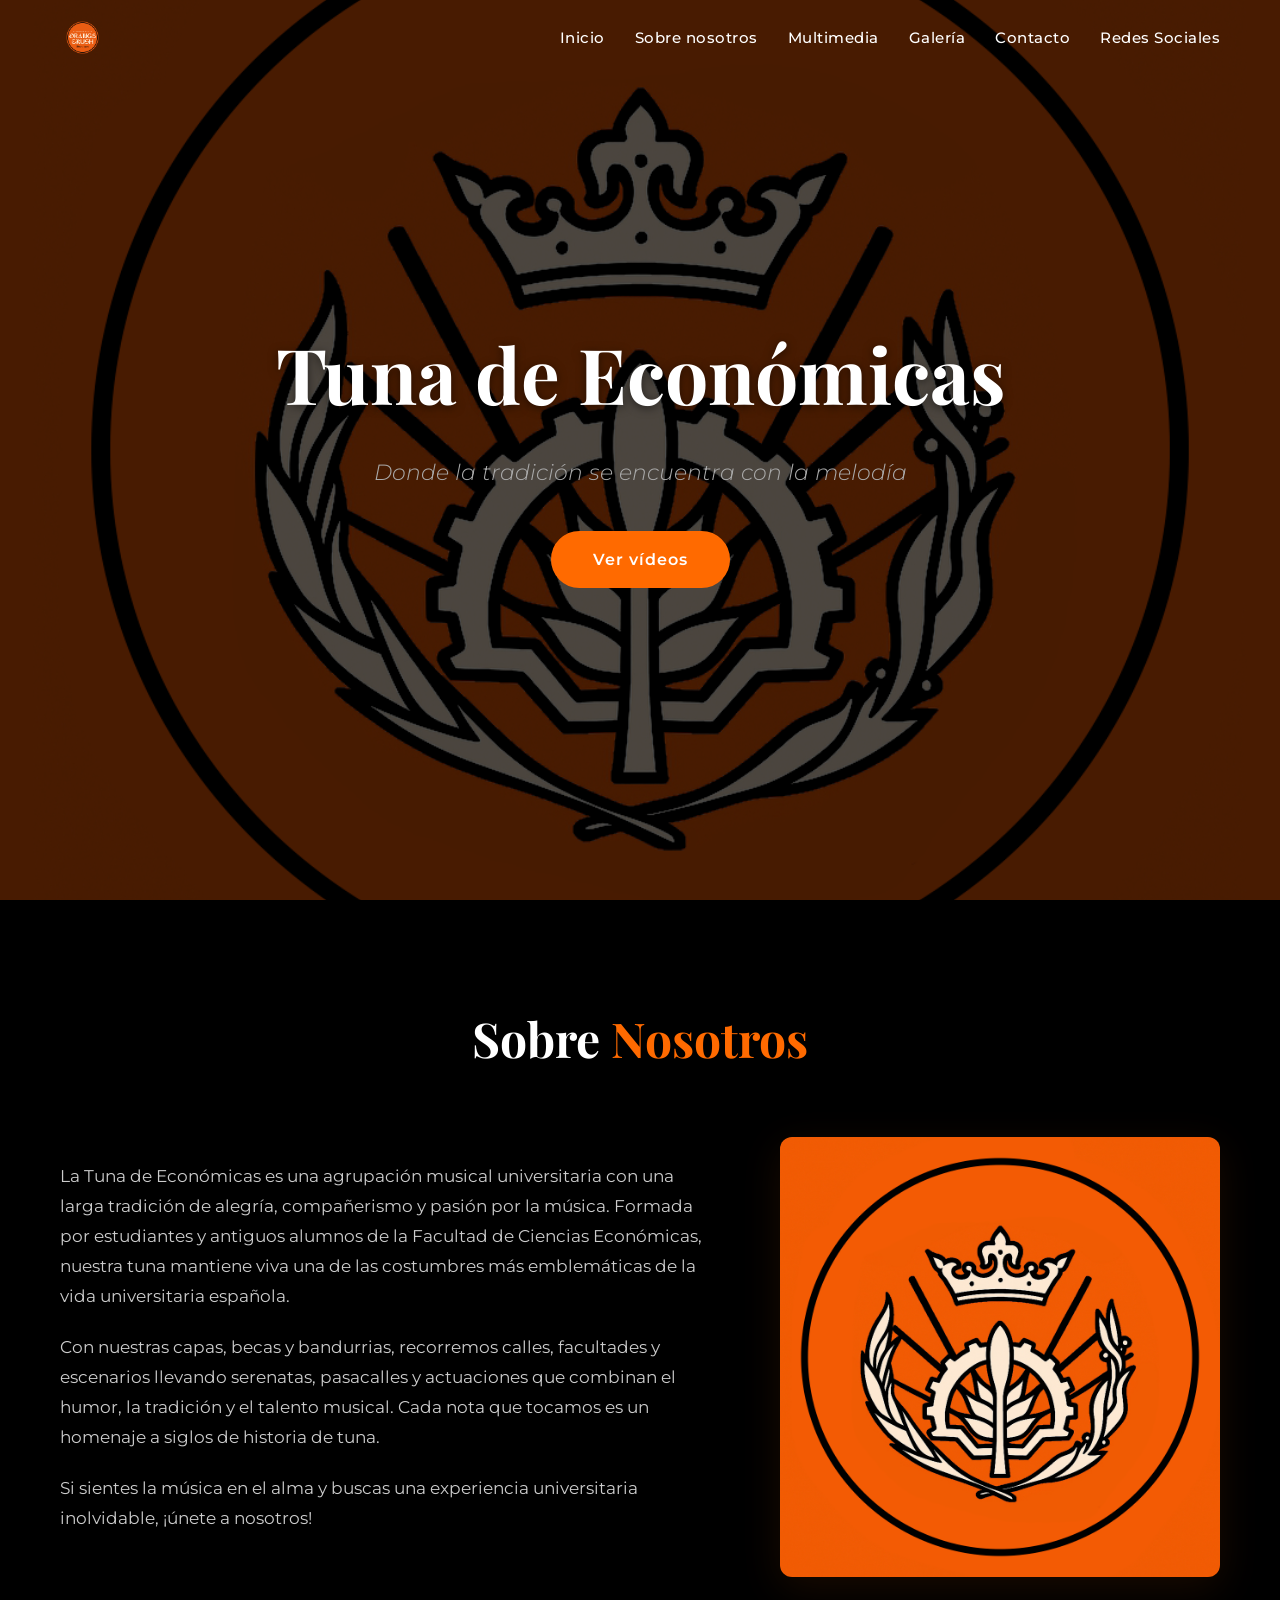
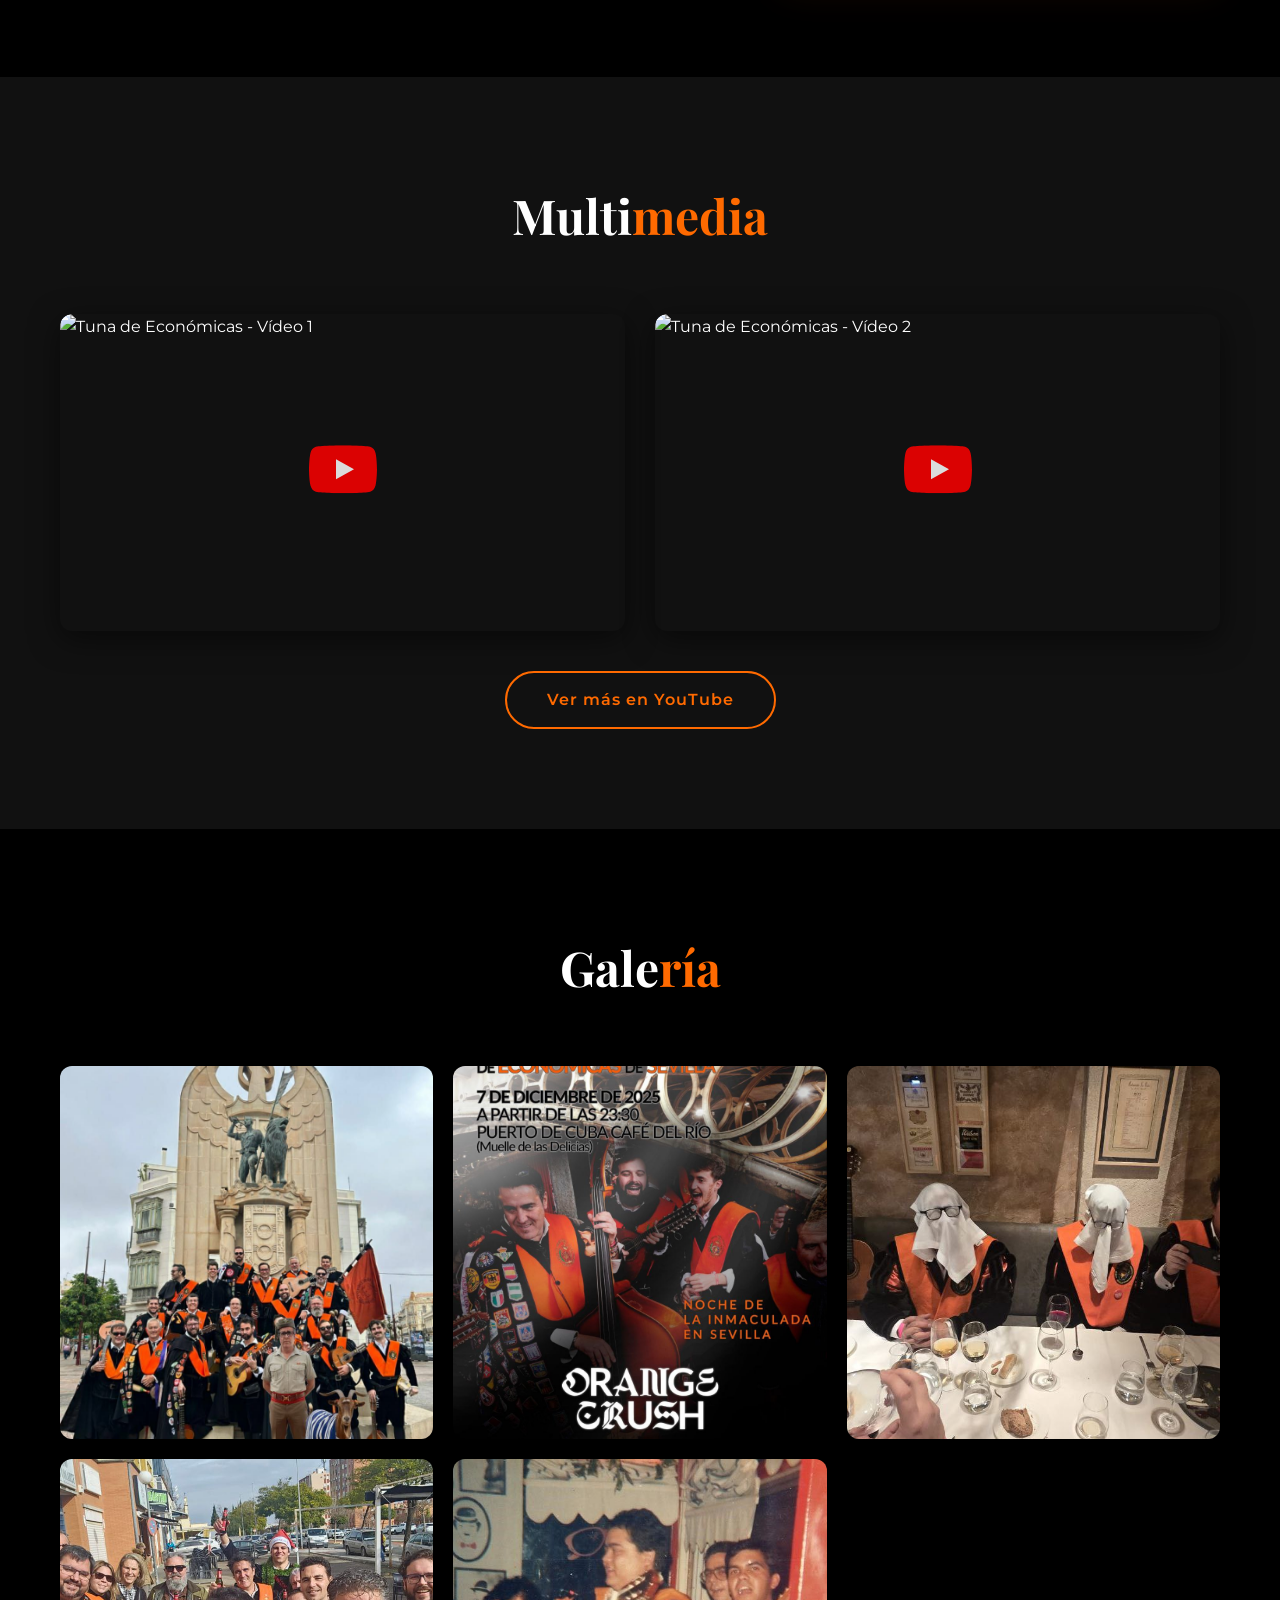
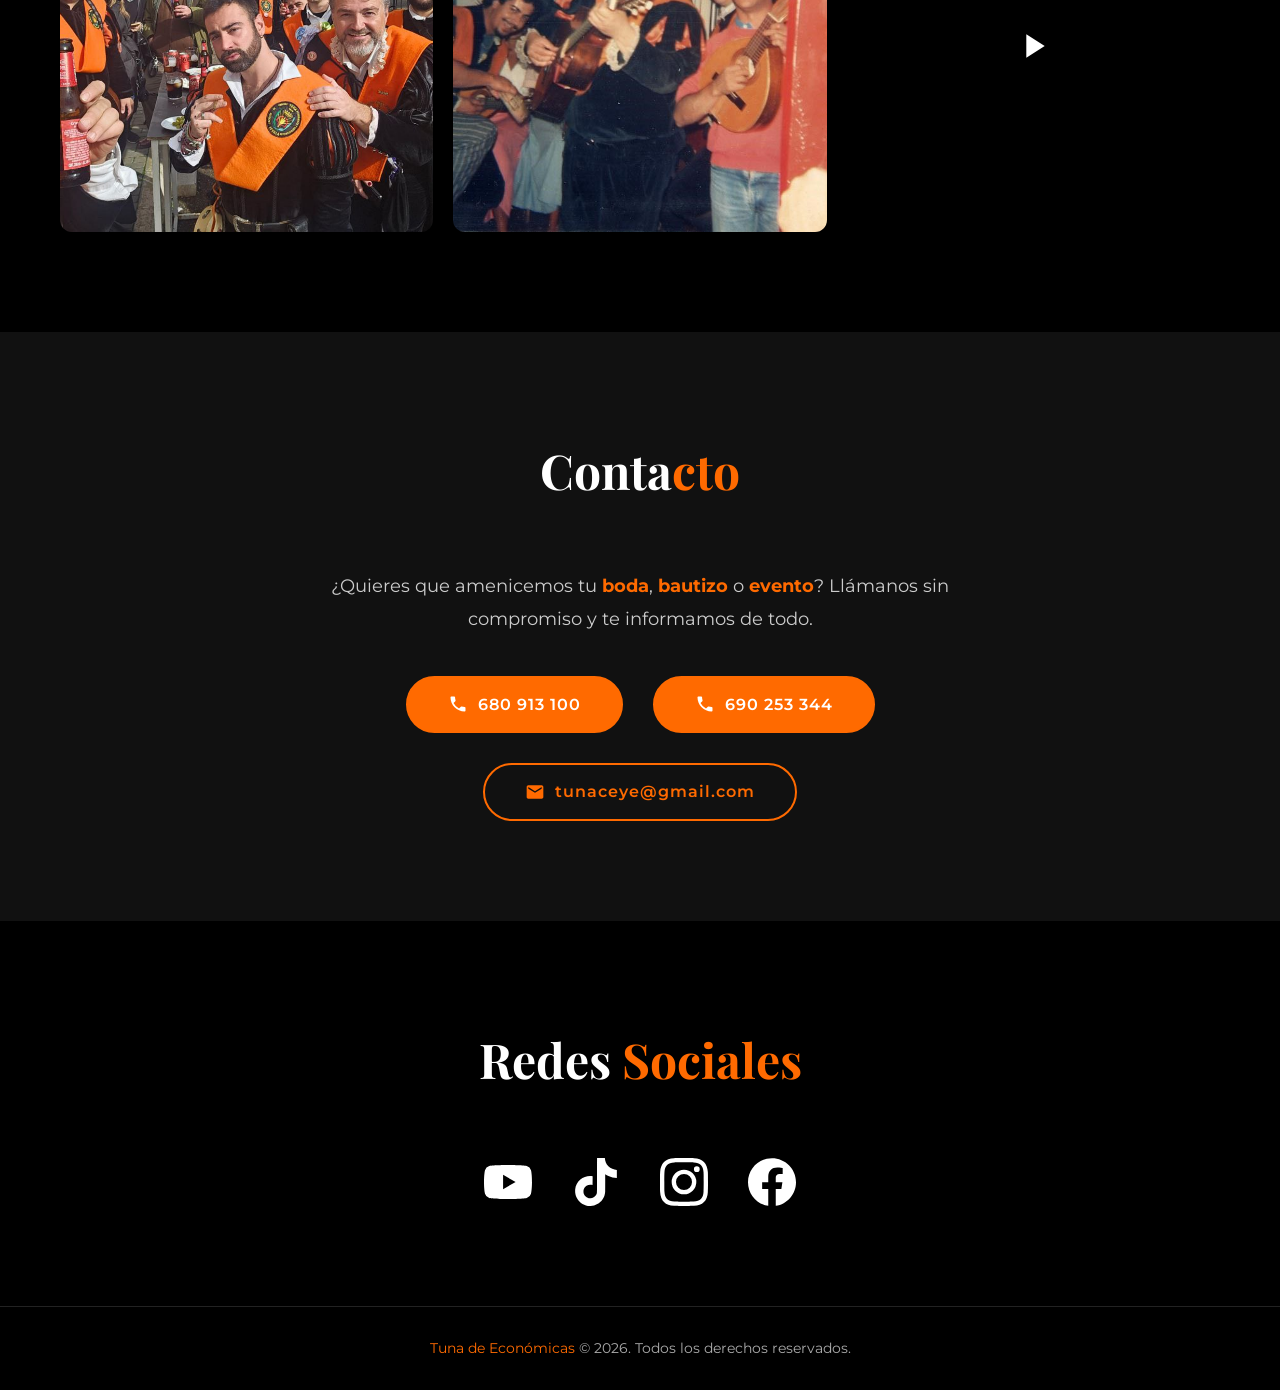
==== index.html @ ecde5955 "Initial commit: web Tuna de Económicas Co-Authored-By: Claude Opus 4.6 <noreply@anthropic.com>" ====
<!DOCTYPE html>
<html lang="es">
<head>
  <meta charset="UTF-8">
  <meta name="viewport" content="width=device-width, initial-scale=1.0">
  <title>Tuna de Económicas</title>
  <link rel="icon" type="image/png" href="images/Escudo RRSS/Logo nuevo tuna.png">
  <link rel="preconnect" href="https://fonts.googleapis.com">
  <link rel="preconnect" href="https://fonts.gstatic.com" crossorigin>
  <link href="https://fonts.googleapis.com/css2?family=Montserrat:wght@300;400;600;700&family=Playfair+Display:ital,wght@0,700;1,400&display=swap" rel="stylesheet">
  <link rel="stylesheet" href="styles.css">
</head>
<body>

  <!-- Navbar -->
  <nav class="navbar" id="navbar">
    <div class="nav-container">
      <a href="#inicio" class="nav-logo">
        <img src="images/orangecrush.png" alt="Tuna de Económicas">
      </a>
      <button class="hamburger" id="hamburger" aria-label="Menú">
        <span></span>
        <span></span>
        <span></span>
      </button>
      <ul class="nav-links" id="nav-links">
        <li><a href="#inicio">Inicio</a></li>
        <li><a href="#sobre-nosotros">Sobre nosotros</a></li>
        <li><a href="#multimedia">Multimedia</a></li>
        <li><a href="#galeria">Galería</a></li>
        <li><a href="#contacto">Contacto</a></li>
        <li><a href="#redes-sociales">Redes Sociales</a></li>
      </ul>
    </div>
  </nav>

  <!-- Hero Section -->
  <section class="hero" id="inicio">
    <div class="hero-overlay"></div>
    <div class="hero-content fade-in">
      <h1>Tuna de Económicas</h1>
      <p class="hero-subtitle">Donde la tradición se encuentra con la melodía</p>
      <a href="#multimedia" class="btn-cta">Ver vídeos</a>
    </div>
  </section>

  <!-- Sobre Nosotros -->
  <section class="section sobre-nosotros" id="sobre-nosotros">
    <div class="container">
      <h2 class="section-title fade-in">Sobre <span class="accent">Nosotros</span></h2>
      <div class="about-grid">
        <div class="about-text fade-in">
          <p>
            La Tuna de Económicas es una agrupación musical universitaria con una larga tradición
            de alegría, compañerismo y pasión por la música. Formada por estudiantes y antiguos
            alumnos de la Facultad de Ciencias Económicas, nuestra tuna mantiene viva una de las
            costumbres más emblemáticas de la vida universitaria española.
          </p>
          <p>
            Con nuestras capas, becas y bandurrias, recorremos calles, facultades y escenarios
            llevando serenatas, pasacalles y actuaciones que combinan el humor, la tradición y el
            talento musical. Cada nota que tocamos es un homenaje a siglos de historia de tuna.
          </p>
          <p>
            Si sientes la música en el alma y buscas una experiencia universitaria inolvidable,
            ¡únete a nosotros!
          </p>
        </div>
        <div class="about-image fade-in">
          <img src="images/Escudo RRSS/Logo nuevo tuna.png" alt="Escudo Tuna de Económicas">
        </div>
      </div>
    </div>
  </section>

  <!-- Multimedia -->
  <section class="section multimedia" id="multimedia">
    <div class="container">
      <h2 class="section-title fade-in">Multi<span class="accent">media</span></h2>
      <div class="video-grid fade-in">
        <a href="https://www.youtube.com/watch?v=8labRiLoCXw" target="_blank" rel="noopener noreferrer" class="video-wrapper video-thumb">
          <img src="https://img.youtube.com/vi/8labRiLoCXw/hqdefault.jpg" alt="Tuna de Económicas - Vídeo 1">
          <div class="play-btn" aria-label="Reproducir en YouTube">
            <svg viewBox="0 0 68 48" width="68" height="48">
              <path d="M66.52 7.74c-.78-2.93-2.49-5.41-5.42-6.19C55.79.13 34 0 34 0S12.21.13 6.9 1.55c-2.93.78-4.63 3.26-5.42 6.19C.13 13.05 0 24 0 24s.13 10.95 1.48 16.26c.78 2.93 2.49 5.41 5.42 6.19C12.21 47.87 34 48 34 48s21.79-.13 27.1-1.55c2.93-.78 4.64-3.26 5.42-6.19C67.87 34.95 68 24 68 24s-.13-10.95-1.48-16.26z" fill="#FF0000"/>
              <path d="M45 24L27 14v20" fill="#fff"/>
            </svg>
          </div>
        </a>
        <a href="https://www.youtube.com/watch?v=1SepLWzqCaw" target="_blank" rel="noopener noreferrer" class="video-wrapper video-thumb">
          <img src="https://img.youtube.com/vi/1SepLWzqCaw/hqdefault.jpg" alt="Tuna de Económicas - Vídeo 2">
          <div class="play-btn" aria-label="Reproducir en YouTube">
            <svg viewBox="0 0 68 48" width="68" height="48">
              <path d="M66.52 7.74c-.78-2.93-2.49-5.41-5.42-6.19C55.79.13 34 0 34 0S12.21.13 6.9 1.55c-2.93.78-4.63 3.26-5.42 6.19C.13 13.05 0 24 0 24s.13 10.95 1.48 16.26c.78 2.93 2.49 5.41 5.42 6.19C12.21 47.87 34 48 34 48s21.79-.13 27.1-1.55c2.93-.78 4.64-3.26 5.42-6.19C67.87 34.95 68 24 68 24s-.13-10.95-1.48-16.26z" fill="#FF0000"/>
              <path d="M45 24L27 14v20" fill="#fff"/>
            </svg>
          </div>
        </a>
      </div>
      <div class="youtube-link fade-in">
        <a href="https://youtube.com/@tunaceyesevilla?si=iv1qffM3kGs6RWZc" target="_blank" rel="noopener noreferrer" class="btn-cta btn-outline">
          Ver más en YouTube
        </a>
      </div>
    </div>
  </section>

  <!-- Galería -->
  <section class="section galeria" id="galeria">
    <div class="container">
      <h2 class="section-title fade-in">Gale<span class="accent">ría</span></h2>
      <div class="gallery-grid fade-in">
        <div class="gallery-item">
          <img src="images/imagenesGaleria/photo_2026-02-15_20-56-15.jpg" alt="Tuna de Económicas">
          <div class="gallery-overlay"></div>
        </div>
        <div class="gallery-item">
          <img src="images/imagenesGaleria/photo_2026-02-15_21-02-05.jpg" alt="Tuna de Económicas">
          <div class="gallery-overlay"></div>
        </div>
        <div class="gallery-item">
          <img src="images/imagenesGaleria/photo_2026-02-15_21-02-08.jpg" alt="Tuna de Económicas">
          <div class="gallery-overlay"></div>
        </div>
        <div class="gallery-item">
          <img src="images/imagenesGaleria/photo_2026-02-15_21-02-12.jpg" alt="Tuna de Económicas">
          <div class="gallery-overlay"></div>
        </div>
        <div class="gallery-item">
          <img src="images/imagenesGaleria/photo_2026-02-15_21-02-15.jpg" alt="Tuna de Económicas">
          <div class="gallery-overlay"></div>
        </div>
        <div class="gallery-item gallery-video">
          <video src="images/imagenesGaleria/video_2026-02-15_21-02-48.mp4" muted loop preload="metadata"></video>
          <div class="gallery-overlay"></div>
          <div class="gallery-play-icon">
            <svg viewBox="0 0 24 24" fill="currentColor" width="40" height="40">
              <path d="M8 5v14l11-7z"/>
            </svg>
          </div>
        </div>
      </div>
    </div>
  </section>

  <!-- Contacto -->
  <section class="section contacto" id="contacto">
    <div class="container">
      <h2 class="section-title fade-in">Conta<span class="accent">cto</span></h2>
      <div class="contacto-content fade-in">
        <p class="contacto-desc">
          ¿Quieres que amenicemos tu <strong>boda</strong>, <strong>bautizo</strong> o <strong>evento</strong>?
          Llámanos sin compromiso y te informamos de todo.
        </p>
        <div class="contacto-phones">
          <a href="tel:+34680913100" class="btn-cta btn-phone">
            <svg viewBox="0 0 24 24" fill="currentColor" width="20" height="20">
              <path d="M6.62 10.79a15.053 15.053 0 0 0 6.59 6.59l2.2-2.2a1.003 1.003 0 0 1 1.01-.24c1.12.37 2.33.57 3.57.57.55 0 1 .45 1 1V20c0 .55-.45 1-1 1-9.39 0-17-7.61-17-17 0-.55.45-1 1-1h3.5c.55 0 1 .45 1 1 0 1.25.2 2.45.57 3.57.1.31.03.66-.25 1.02l-2.2 2.2z"/>
            </svg>
            680 913 100
          </a>
          <a href="tel:+34690253344" class="btn-cta btn-phone">
            <svg viewBox="0 0 24 24" fill="currentColor" width="20" height="20">
              <path d="M6.62 10.79a15.053 15.053 0 0 0 6.59 6.59l2.2-2.2a1.003 1.003 0 0 1 1.01-.24c1.12.37 2.33.57 3.57.57.55 0 1 .45 1 1V20c0 .55-.45 1-1 1-9.39 0-17-7.61-17-17 0-.55.45-1 1-1h3.5c.55 0 1 .45 1 1 0 1.25.2 2.45.57 3.57.1.31.03.66-.25 1.02l-2.2 2.2z"/>
            </svg>
            690 253 344
          </a>
        </div>
        <a href="mailto:tunaceye@gmail.com" class="btn-cta btn-outline btn-phone contacto-email">
          <svg viewBox="0 0 24 24" fill="currentColor" width="20" height="20">
            <path d="M20 4H4c-1.1 0-2 .9-2 2v12c0 1.1.9 2 2 2h16c1.1 0 2-.9 2-2V6c0-1.1-.9-2-2-2zm0 4l-8 5-8-5V6l8 5 8-5v2z"/>
          </svg>
          tunaceye@gmail.com
        </a>
      </div>
    </div>
  </section>

  <!-- Redes Sociales -->
  <section class="section redes-sociales" id="redes-sociales">
    <div class="container">
      <h2 class="section-title fade-in">Redes <span class="accent">Sociales</span></h2>
      <div class="social-icons fade-in">
        <!-- YouTube -->
        <a href="https://youtube.com/@tunaceyesevilla?si=iv1qffM3kGs6RWZc" target="_blank" rel="noopener noreferrer" class="social-link" aria-label="YouTube">
          <svg viewBox="0 0 24 24" fill="currentColor" width="48" height="48">
            <path d="M23.498 6.186a3.016 3.016 0 0 0-2.122-2.136C19.505 3.545 12 3.545 12 3.545s-7.505 0-9.377.505A3.017 3.017 0 0 0 .502 6.186C0 8.07 0 12 0 12s0 3.93.502 5.814a3.016 3.016 0 0 0 2.122 2.136c1.871.505 9.376.505 9.376.505s7.505 0 9.377-.505a3.015 3.015 0 0 0 2.122-2.136C24 15.93 24 12 24 12s0-3.93-.502-5.814zM9.545 15.568V8.432L15.818 12l-6.273 3.568z"/>
          </svg>
        </a>
        <!-- TikTok -->
        <a href="https://www.tiktok.com/@tunaceye?_r=1&_t=ZN-93wxkMKN5HS" target="_blank" rel="noopener noreferrer" class="social-link" aria-label="TikTok">
          <svg viewBox="0 0 24 24" fill="currentColor" width="48" height="48">
            <path d="M12.525.02c1.31-.02 2.61-.01 3.91-.02.08 1.53.63 3.09 1.75 4.17 1.12 1.11 2.7 1.62 4.24 1.79v4.03c-1.44-.05-2.89-.35-4.2-.97-.57-.26-1.1-.59-1.62-.93-.01 2.92.01 5.84-.02 8.75-.08 1.4-.54 2.79-1.35 3.94-1.31 1.92-3.58 3.17-5.91 3.21-1.43.08-2.86-.31-4.08-1.03-2.02-1.19-3.44-3.37-3.65-5.71-.02-.5-.03-1-.01-1.49.18-1.9 1.12-3.72 2.58-4.96 1.66-1.44 3.98-2.13 6.15-1.72.02 1.48-.04 2.96-.04 4.44-.99-.32-2.15-.23-3.02.37-.63.41-1.11 1.04-1.36 1.75-.21.51-.15 1.07-.14 1.61.24 1.64 1.82 3.02 3.5 2.87 1.12-.01 2.19-.66 2.77-1.61.19-.33.4-.67.41-1.06.1-1.79.06-3.57.07-5.36.01-4.03-.01-8.05.02-12.07z"/>
          </svg>
        </a>
        <!-- Instagram -->
        <a href="https://www.instagram.com/tunaceye?igsh=cmRzZnVrcDBubjE3" target="_blank" rel="noopener noreferrer" class="social-link" aria-label="Instagram">
          <svg viewBox="0 0 24 24" fill="currentColor" width="48" height="48">
            <path d="M12 2.163c3.204 0 3.584.012 4.85.07 3.252.148 4.771 1.691 4.919 4.919.058 1.265.069 1.645.069 4.849 0 3.205-.012 3.584-.069 4.849-.149 3.225-1.664 4.771-4.919 4.919-1.266.058-1.644.07-4.85.07-3.204 0-3.584-.012-4.849-.07-3.26-.149-4.771-1.699-4.919-4.92-.058-1.265-.07-1.644-.07-4.849 0-3.204.013-3.583.07-4.849.149-3.227 1.664-4.771 4.919-4.919 1.266-.057 1.645-.069 4.849-.069zM12 0C8.741 0 8.333.014 7.053.072 2.695.272.273 2.69.073 7.052.014 8.333 0 8.741 0 12c0 3.259.014 3.668.072 4.948.2 4.358 2.618 6.78 6.98 6.98C8.333 23.986 8.741 24 12 24c3.259 0 3.668-.014 4.948-.072 4.354-.2 6.782-2.618 6.979-6.98.059-1.28.073-1.689.073-4.948 0-3.259-.014-3.667-.072-4.947-.196-4.354-2.617-6.78-6.979-6.98C15.668.014 15.259 0 12 0zm0 5.838a6.162 6.162 0 1 0 0 12.324 6.162 6.162 0 0 0 0-12.324zM12 16a4 4 0 1 1 0-8 4 4 0 0 1 0 8zm6.406-11.845a1.44 1.44 0 1 0 0 2.881 1.44 1.44 0 0 0 0-2.881z"/>
          </svg>
        </a>
        <!-- Facebook -->
        <a href="https://www.facebook.com/share/1E34b7Jfmj/" target="_blank" rel="noopener noreferrer" class="social-link" aria-label="Facebook">
          <svg viewBox="0 0 24 24" fill="currentColor" width="48" height="48">
            <path d="M24 12.073c0-6.627-5.373-12-12-12s-12 5.373-12 12c0 5.99 4.388 10.954 10.125 11.854v-8.385H7.078v-3.47h3.047V9.43c0-3.007 1.792-4.669 4.533-4.669 1.312 0 2.686.235 2.686.235v2.953H15.83c-1.491 0-1.956.925-1.956 1.874v2.25h3.328l-.532 3.47h-2.796v8.385C19.612 23.027 24 18.062 24 12.073z"/>
          </svg>
        </a>
      </div>
    </div>
  </section>

  <!-- Footer -->
  <footer class="footer">
    <div class="container">
      <p><span class="accent">Tuna de Económicas</span> &copy; <span id="year"></span>. Todos los derechos reservados.</p>
    </div>
  </footer>

  <!-- Botón volver arriba -->
  <button class="back-to-top" id="back-to-top" aria-label="Volver arriba">
    <svg viewBox="0 0 24 24" fill="currentColor" width="24" height="24">
      <path d="M7.41 15.41L12 10.83l4.59 4.58L18 14l-6-6-6 6z"/>
    </svg>
  </button>

  <script src="script.js"></script>
</body>
</html>
---- styles.css ----
/* ===== Variables ===== */
:root {
  --naranja: #ff6a00;
  --negro: #000;
  --gris: #aaa;
  --blanco: #fff;
  --negro-suave: #111;
  --negro-card: #1a1a1a;
}

/* ===== Reset ===== */
*,
*::before,
*::after {
  box-sizing: border-box;
  margin: 0;
  padding: 0;
}

html {
  scroll-behavior: smooth;
}

body {
  font-family: 'Montserrat', sans-serif;
  background-color: var(--negro);
  color: var(--blanco);
  line-height: 1.6;
  overflow-x: hidden;
}

a {
  text-decoration: none;
  color: inherit;
}

ul {
  list-style: none;
}

img {
  max-width: 100%;
  display: block;
}

.container {
  max-width: 1200px;
  margin: 0 auto;
  padding: 0 20px;
}

.accent {
  color: var(--naranja);
}

/* ===== Navbar ===== */
.navbar {
  position: fixed;
  top: 0;
  left: 0;
  width: 100%;
  z-index: 1000;
  background: transparent;
  transition: background 0.3s ease, box-shadow 0.3s ease;
}

.navbar.scrolled {
  background: rgba(0, 0, 0, 0.95);
  box-shadow: 0 2px 20px rgba(255, 106, 0, 0.15);
}

.nav-container {
  max-width: 1200px;
  margin: 0 auto;
  padding: 15px 20px;
  display: flex;
  align-items: center;
  justify-content: space-between;
}

.nav-logo img {
  height: 45px;
  width: auto;
}

.nav-links {
  display: flex;
  gap: 30px;
}

.nav-links a {
  font-size: 0.95rem;
  font-weight: 500;
  letter-spacing: 0.5px;
  transition: color 0.3s ease;
  position: relative;
}

.nav-links a::after {
  content: '';
  position: absolute;
  bottom: -4px;
  left: 0;
  width: 0;
  height: 2px;
  background: var(--naranja);
  transition: width 0.3s ease;
}

.nav-links a:hover {
  color: var(--naranja);
}

.nav-links a:hover::after {
  width: 100%;
}

/* Hamburger */
.hamburger {
  display: none;
  flex-direction: column;
  gap: 5px;
  background: none;
  border: none;
  cursor: pointer;
  padding: 5px;
  z-index: 1001;
}

.hamburger span {
  display: block;
  width: 25px;
  height: 2px;
  background: var(--blanco);
  transition: transform 0.3s ease, opacity 0.3s ease;
}

.hamburger.active span:nth-child(1) {
  transform: translateY(7px) rotate(45deg);
}

.hamburger.active span:nth-child(2) {
  opacity: 0;
}

.hamburger.active span:nth-child(3) {
  transform: translateY(-7px) rotate(-45deg);
}

/* ===== Hero ===== */
.hero {
  position: relative;
  height: 100vh;
  display: flex;
  align-items: center;
  justify-content: center;
  text-align: center;
  background: url('images/Escudo RRSS/Logo nuevo tuna fondo pantalla HD.png') center/cover no-repeat;
}

.hero-overlay {
  position: absolute;
  inset: 0;
  background: rgba(0, 0, 0, 0.7);
}

.hero-content {
  position: relative;
  z-index: 1;
  padding: 0 20px;
}

.hero-content h1 {
  font-family: 'Playfair Display', serif;
  font-size: clamp(2.5rem, 6vw, 5rem);
  font-weight: 700;
  margin-bottom: 20px;
  text-shadow: 0 2px 10px rgba(0, 0, 0, 0.5);
}

.hero-subtitle {
  font-size: clamp(1rem, 2.5vw, 1.4rem);
  font-weight: 300;
  color: var(--gris);
  margin-bottom: 40px;
  font-style: italic;
}

.btn-cta {
  display: inline-block;
  padding: 14px 40px;
  background: var(--naranja);
  color: var(--blanco);
  font-family: 'Montserrat', sans-serif;
  font-size: 1rem;
  font-weight: 600;
  border: 2px solid var(--naranja);
  border-radius: 50px;
  cursor: pointer;
  transition: background 0.3s ease, transform 0.3s ease, box-shadow 0.3s ease;
  letter-spacing: 1px;
}

.btn-cta:hover {
  background: transparent;
  color: var(--naranja);
  transform: translateY(-2px);
  box-shadow: 0 5px 20px rgba(255, 106, 0, 0.3);
}

.btn-outline {
  background: transparent;
  color: var(--naranja);
}

.btn-outline:hover {
  background: var(--naranja);
  color: var(--blanco);
}

/* ===== Sections ===== */
.section {
  padding: 100px 0;
}

.section:nth-child(even) {
  background: var(--negro-suave);
}

.section-title {
  font-family: 'Playfair Display', serif;
  font-size: clamp(2rem, 4vw, 3rem);
  text-align: center;
  margin-bottom: 60px;
}

/* ===== Sobre Nosotros ===== */
.about-grid {
  display: grid;
  grid-template-columns: 1.2fr 0.8fr;
  gap: 60px;
  align-items: center;
}

.about-text p {
  margin-bottom: 20px;
  color: #ccc;
  font-size: 1.05rem;
  line-height: 1.8;
}

.about-image img {
  border-radius: 12px;
  box-shadow: 0 10px 40px rgba(255, 106, 0, 0.1);
  transition: transform 0.3s ease;
}

.about-image img:hover {
  transform: scale(1.02);
}

/* ===== Multimedia ===== */
.video-grid {
  display: grid;
  grid-template-columns: repeat(2, 1fr);
  gap: 30px;
  margin-bottom: 40px;
}

.video-wrapper {
  position: relative;
  padding-bottom: 56.25%;
  height: 0;
  overflow: hidden;
  border-radius: 12px;
  box-shadow: 0 8px 30px rgba(0, 0, 0, 0.5);
  transition: transform 0.3s ease, box-shadow 0.3s ease;
}

.video-wrapper:hover {
  transform: scale(1.02);
  box-shadow: 0 12px 40px rgba(255, 106, 0, 0.2);
}

.video-wrapper iframe {
  position: absolute;
  top: 0;
  left: 0;
  width: 100%;
  height: 100%;
  border-radius: 12px;
}

.video-thumb {
  display: block;
  cursor: pointer;
}

.video-thumb img {
  position: absolute;
  top: 0;
  left: 0;
  width: 100%;
  height: 100%;
  object-fit: cover;
  border-radius: 12px;
}

.play-btn {
  position: absolute;
  top: 50%;
  left: 50%;
  transform: translate(-50%, -50%);
  z-index: 2;
  opacity: 0.85;
  transition: opacity 0.3s ease, transform 0.3s ease;
}

.video-thumb:hover .play-btn {
  opacity: 1;
  transform: translate(-50%, -50%) scale(1.1);
}

.youtube-link {
  text-align: center;
  margin-top: 40px;
}

/* ===== Galería ===== */
.gallery-grid {
  display: grid;
  grid-template-columns: repeat(3, 1fr);
  gap: 20px;
}

.gallery-item {
  position: relative;
  overflow: hidden;
  border-radius: 12px;
  aspect-ratio: 1;
  cursor: pointer;
}

.gallery-item img {
  width: 100%;
  height: 100%;
  object-fit: cover;
  transition: transform 0.4s ease;
}

.gallery-overlay {
  position: absolute;
  inset: 0;
  background: rgba(255, 106, 0, 0.3);
  opacity: 0;
  transition: opacity 0.3s ease;
}

.gallery-item:hover img {
  transform: scale(1.1);
}

.gallery-item:hover .gallery-overlay {
  opacity: 1;
}

.gallery-video video {
  width: 100%;
  height: 100%;
  object-fit: cover;
  border-radius: 12px;
}

.gallery-play-icon {
  position: absolute;
  top: 50%;
  left: 50%;
  transform: translate(-50%, -50%);
  z-index: 2;
  color: var(--blanco);
  background: rgba(0, 0, 0, 0.5);
  border-radius: 50%;
  width: 60px;
  height: 60px;
  display: flex;
  align-items: center;
  justify-content: center;
  transition: opacity 0.3s ease, transform 0.3s ease;
}

.gallery-video:hover .gallery-play-icon {
  transform: translate(-50%, -50%) scale(1.1);
  background: rgba(255, 106, 0, 0.7);
}

.gallery-video.playing .gallery-play-icon {
  opacity: 0;
}

.gallery-video.playing .gallery-overlay {
  opacity: 0 !important;
}

/* ===== Redes Sociales ===== */
.redes-sociales {
  text-align: center;
}

.social-icons {
  display: flex;
  justify-content: center;
  gap: 40px;
  flex-wrap: wrap;
}

.social-link {
  color: var(--blanco);
  transition: color 0.3s ease, transform 0.3s ease;
  display: inline-flex;
}

.social-link:hover {
  color: var(--naranja);
  transform: scale(1.2);
}

/* ===== Contacto ===== */
.contacto {
  text-align: center;
}

.contacto-content {
  max-width: 700px;
  margin: 0 auto;
}

.contacto-desc {
  font-size: 1.15rem;
  color: #ccc;
  line-height: 1.8;
  margin-bottom: 40px;
}

.contacto-desc strong {
  color: var(--naranja);
}

.contacto-phones {
  display: flex;
  justify-content: center;
  gap: 30px;
  flex-wrap: wrap;
}

.btn-phone {
  display: inline-flex;
  align-items: center;
  gap: 10px;
}

.contacto-email {
  margin-top: 30px;
}

/* ===== Footer ===== */
.footer {
  background: var(--negro);
  border-top: 1px solid #222;
  padding: 30px 0;
  text-align: center;
}

.footer p {
  color: var(--gris);
  font-size: 0.9rem;
}

/* ===== Back to Top ===== */
.back-to-top {
  position: fixed;
  bottom: 30px;
  right: 30px;
  width: 50px;
  height: 50px;
  background: var(--naranja);
  color: var(--blanco);
  border: none;
  border-radius: 50%;
  cursor: pointer;
  display: flex;
  align-items: center;
  justify-content: center;
  opacity: 0;
  visibility: hidden;
  transition: opacity 0.3s ease, visibility 0.3s ease, transform 0.3s ease;
  box-shadow: 0 4px 15px rgba(255, 106, 0, 0.4);
  z-index: 999;
}

.back-to-top.visible {
  opacity: 1;
  visibility: visible;
}

.back-to-top:hover {
  transform: translateY(-3px);
  box-shadow: 0 6px 20px rgba(255, 106, 0, 0.6);
}

/* ===== Fade-in Animation ===== */
.fade-in {
  opacity: 0;
  transform: translateY(30px);
  transition: opacity 0.8s ease, transform 0.8s ease;
}

.fade-in.visible {
  opacity: 1;
  transform: translateY(0);
}

/* ===== Media Queries ===== */
@media (max-width: 768px) {
  .hamburger {
    display: flex;
  }

  .nav-links {
    position: fixed;
    top: 0;
    right: -100%;
    width: 70%;
    height: 100vh;
    background: rgba(0, 0, 0, 0.97);
    flex-direction: column;
    align-items: center;
    justify-content: center;
    gap: 35px;
    transition: right 0.3s ease;
  }

  .nav-links.active {
    right: 0;
  }

  .nav-links a {
    font-size: 1.2rem;
  }

  .about-grid {
    grid-template-columns: 1fr;
    gap: 40px;
  }

  .about-image {
    order: -1;
    max-width: 300px;
    margin: 0 auto;
  }

  .video-grid {
    grid-template-columns: 1fr;
  }

  .gallery-grid {
    grid-template-columns: repeat(2, 1fr);
  }

  .section {
    padding: 70px 0;
  }
}

@media (max-width: 480px) {
  .gallery-grid {
    grid-template-columns: 1fr;
  }

  .social-icons {
    gap: 25px;
  }

  .social-link svg {
    width: 40px;
    height: 40px;
  }

  .nav-logo img {
    height: 35px;
  }
}
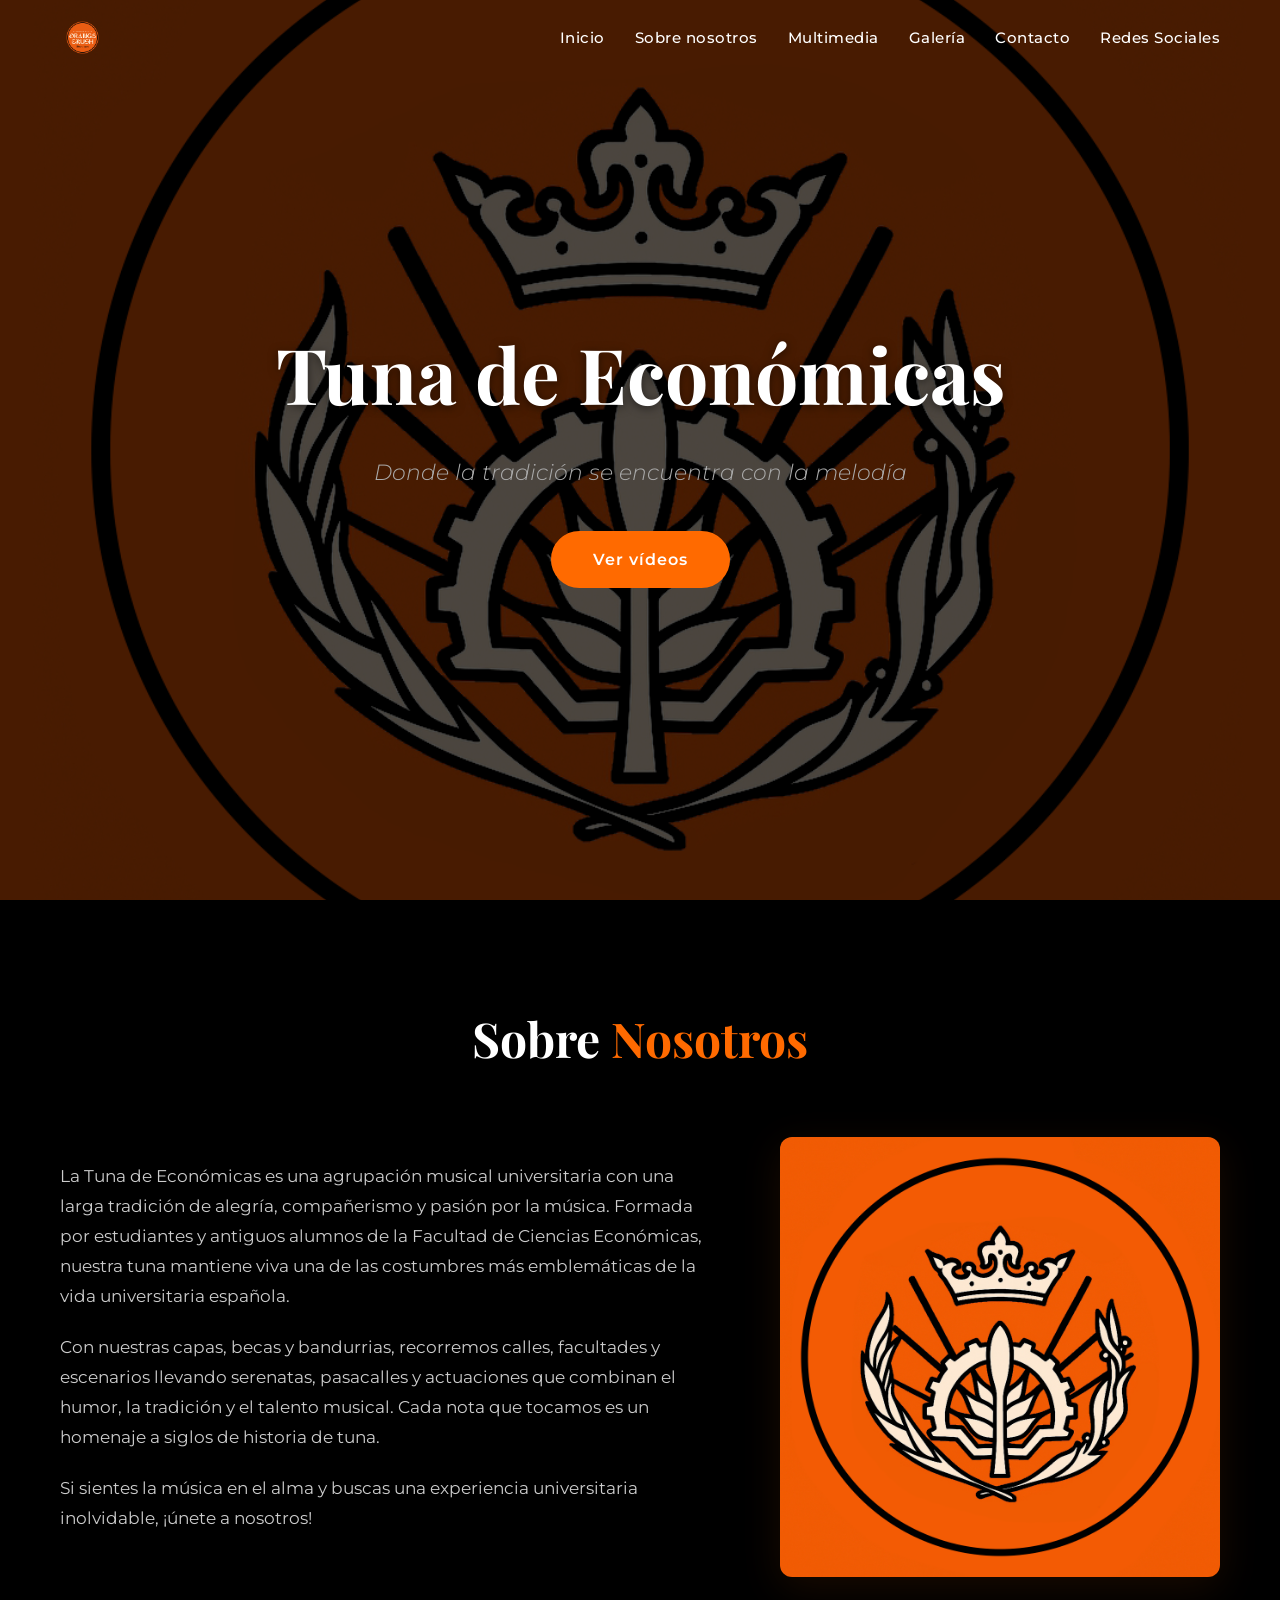
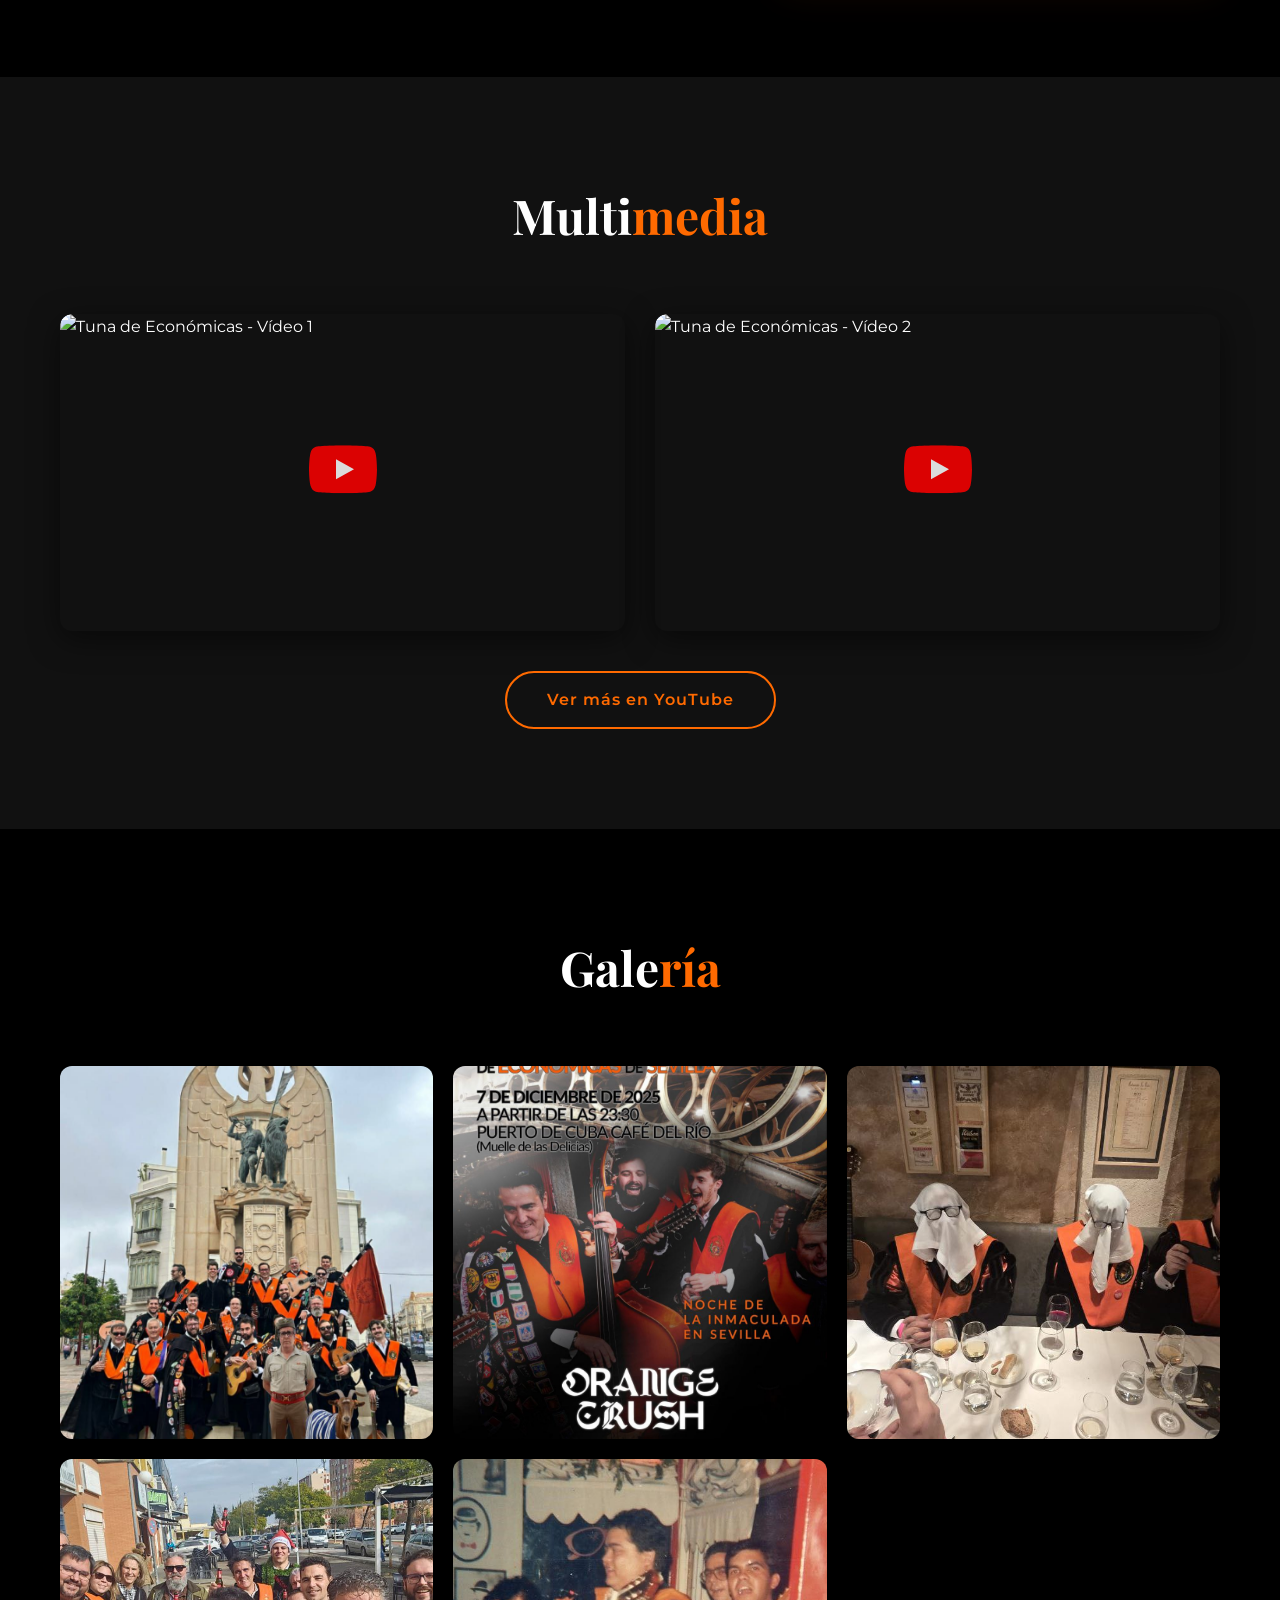
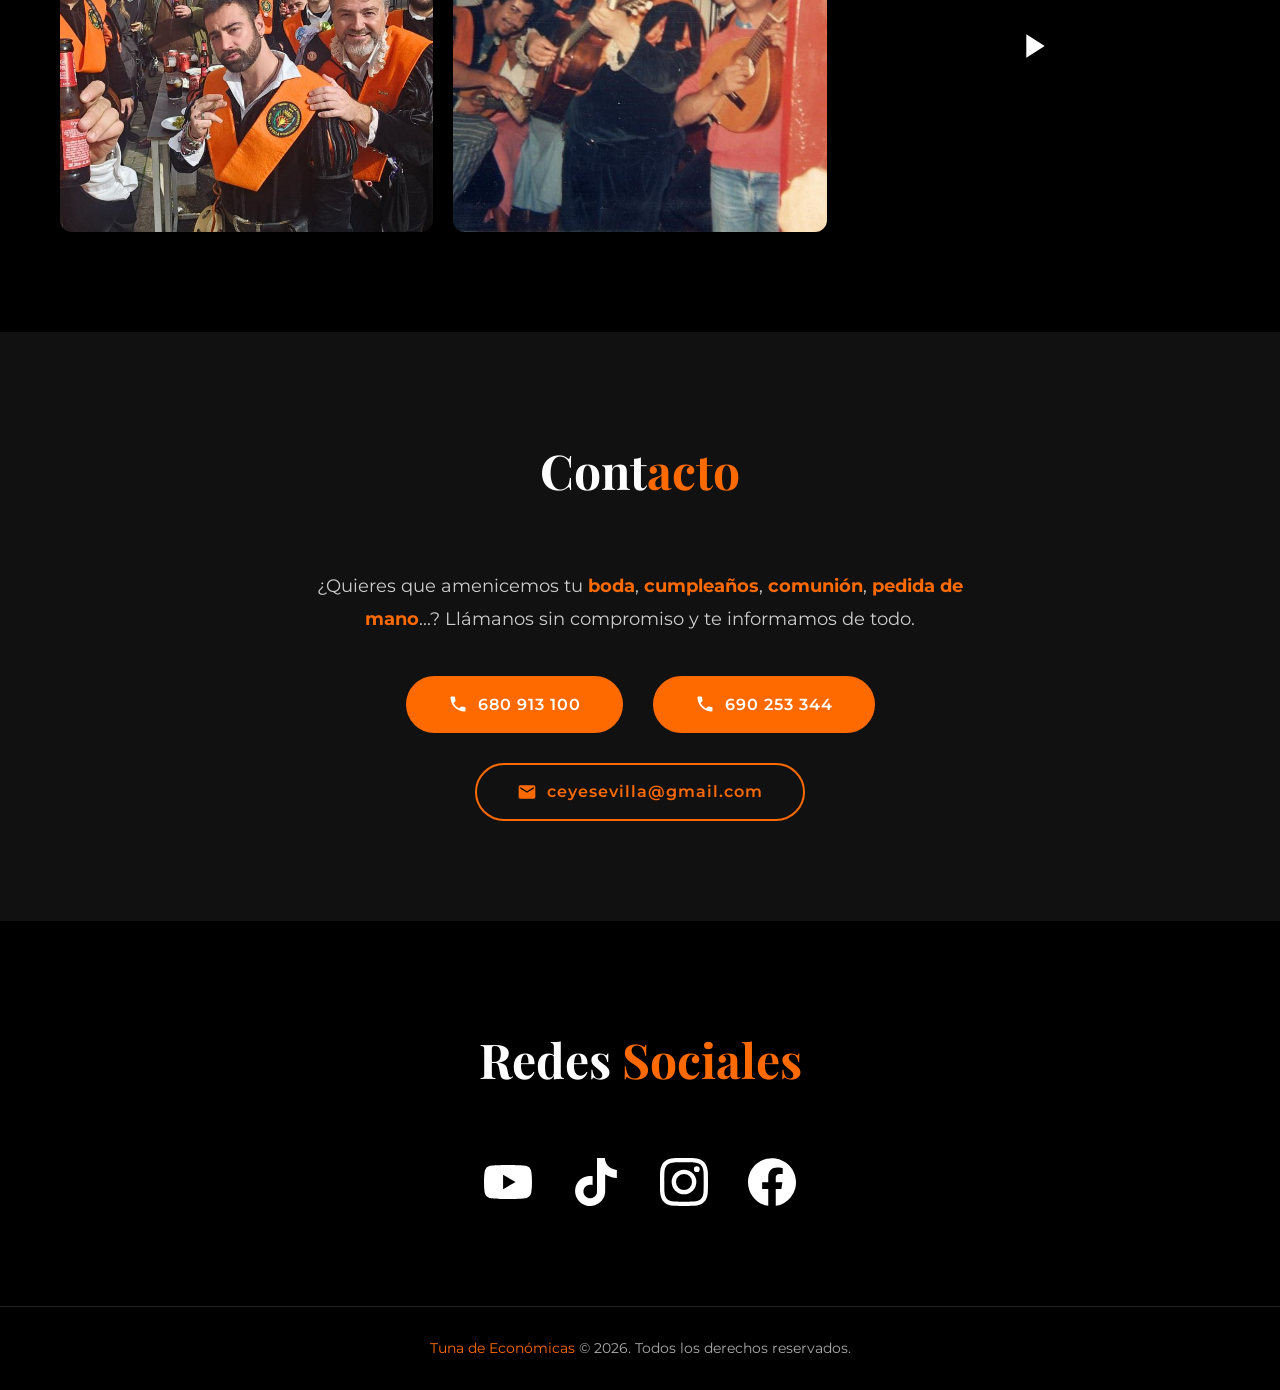
==== commit e3f13ea1: "Update contact section: fix email, events text and accent styling Co-Authored-By: Claude Opus 4.6 <n" ====
--- a/index.html
+++ b/index.html
@@ -146,10 +146,10 @@
   <!-- Contacto -->
   <section class="section contacto" id="contacto">
     <div class="container">
-      <h2 class="section-title fade-in">Conta<span class="accent">cto</span></h2>
+      <h2 class="section-title fade-in">Cont<span class="accent">acto</span></h2>
       <div class="contacto-content fade-in">
         <p class="contacto-desc">
-          ¿Quieres que amenicemos tu <strong>boda</strong>, <strong>bautizo</strong> o <strong>evento</strong>?
+          ¿Quieres que amenicemos tu <strong>boda</strong>, <strong>cumpleaños</strong>, <strong>comunión</strong>, <strong>pedida de mano</strong>...?
           Llámanos sin compromiso y te informamos de todo.
         </p>
         <div class="contacto-phones">
@@ -166,11 +166,11 @@
             690 253 344
           </a>
         </div>
-        <a href="mailto:tunaceye@gmail.com" class="btn-cta btn-outline btn-phone contacto-email">
+        <a href="mailto:ceyesevilla@gmail.com" class="btn-cta btn-outline btn-phone contacto-email">
           <svg viewBox="0 0 24 24" fill="currentColor" width="20" height="20">
             <path d="M20 4H4c-1.1 0-2 .9-2 2v12c0 1.1.9 2 2 2h16c1.1 0 2-.9 2-2V6c0-1.1-.9-2-2-2zm0 4l-8 5-8-5V6l8 5 8-5v2z"/>
           </svg>
-          tunaceye@gmail.com
+          ceyesevilla@gmail.com
         </a>
       </div>
     </div>
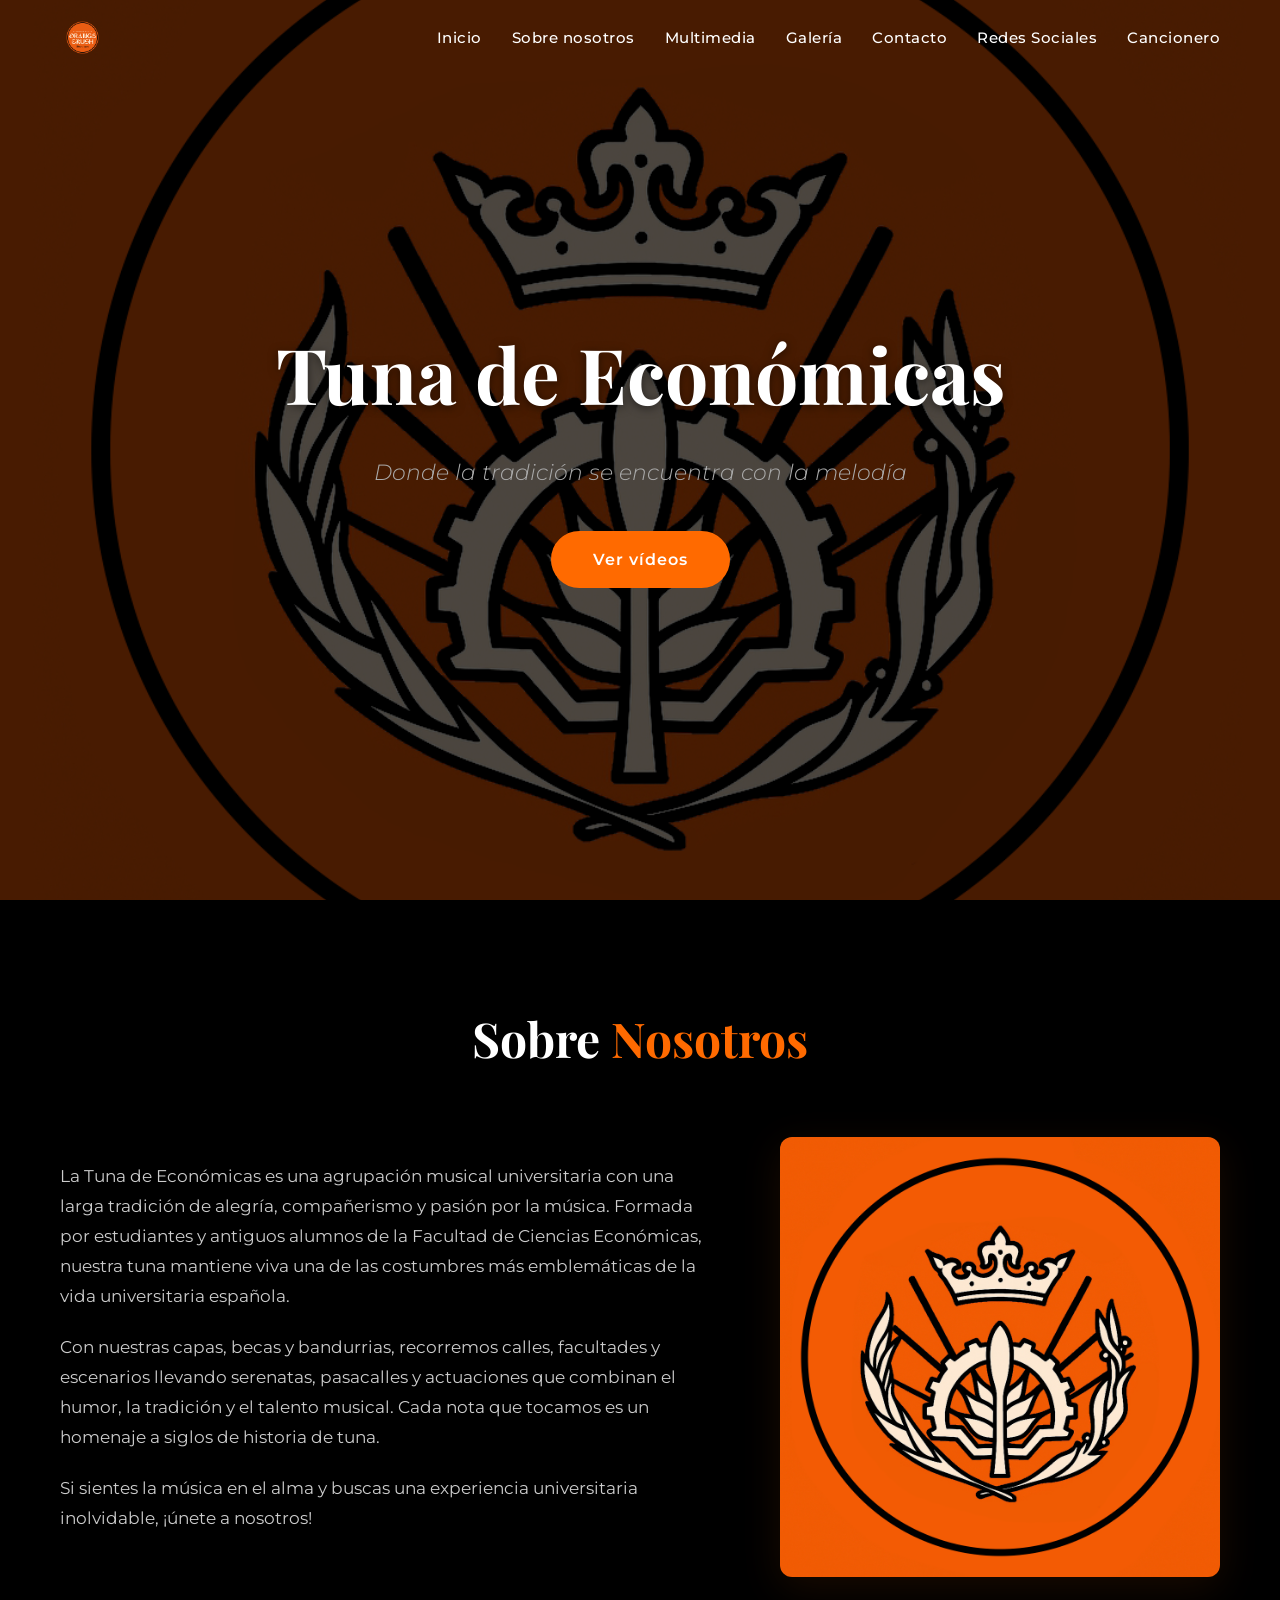
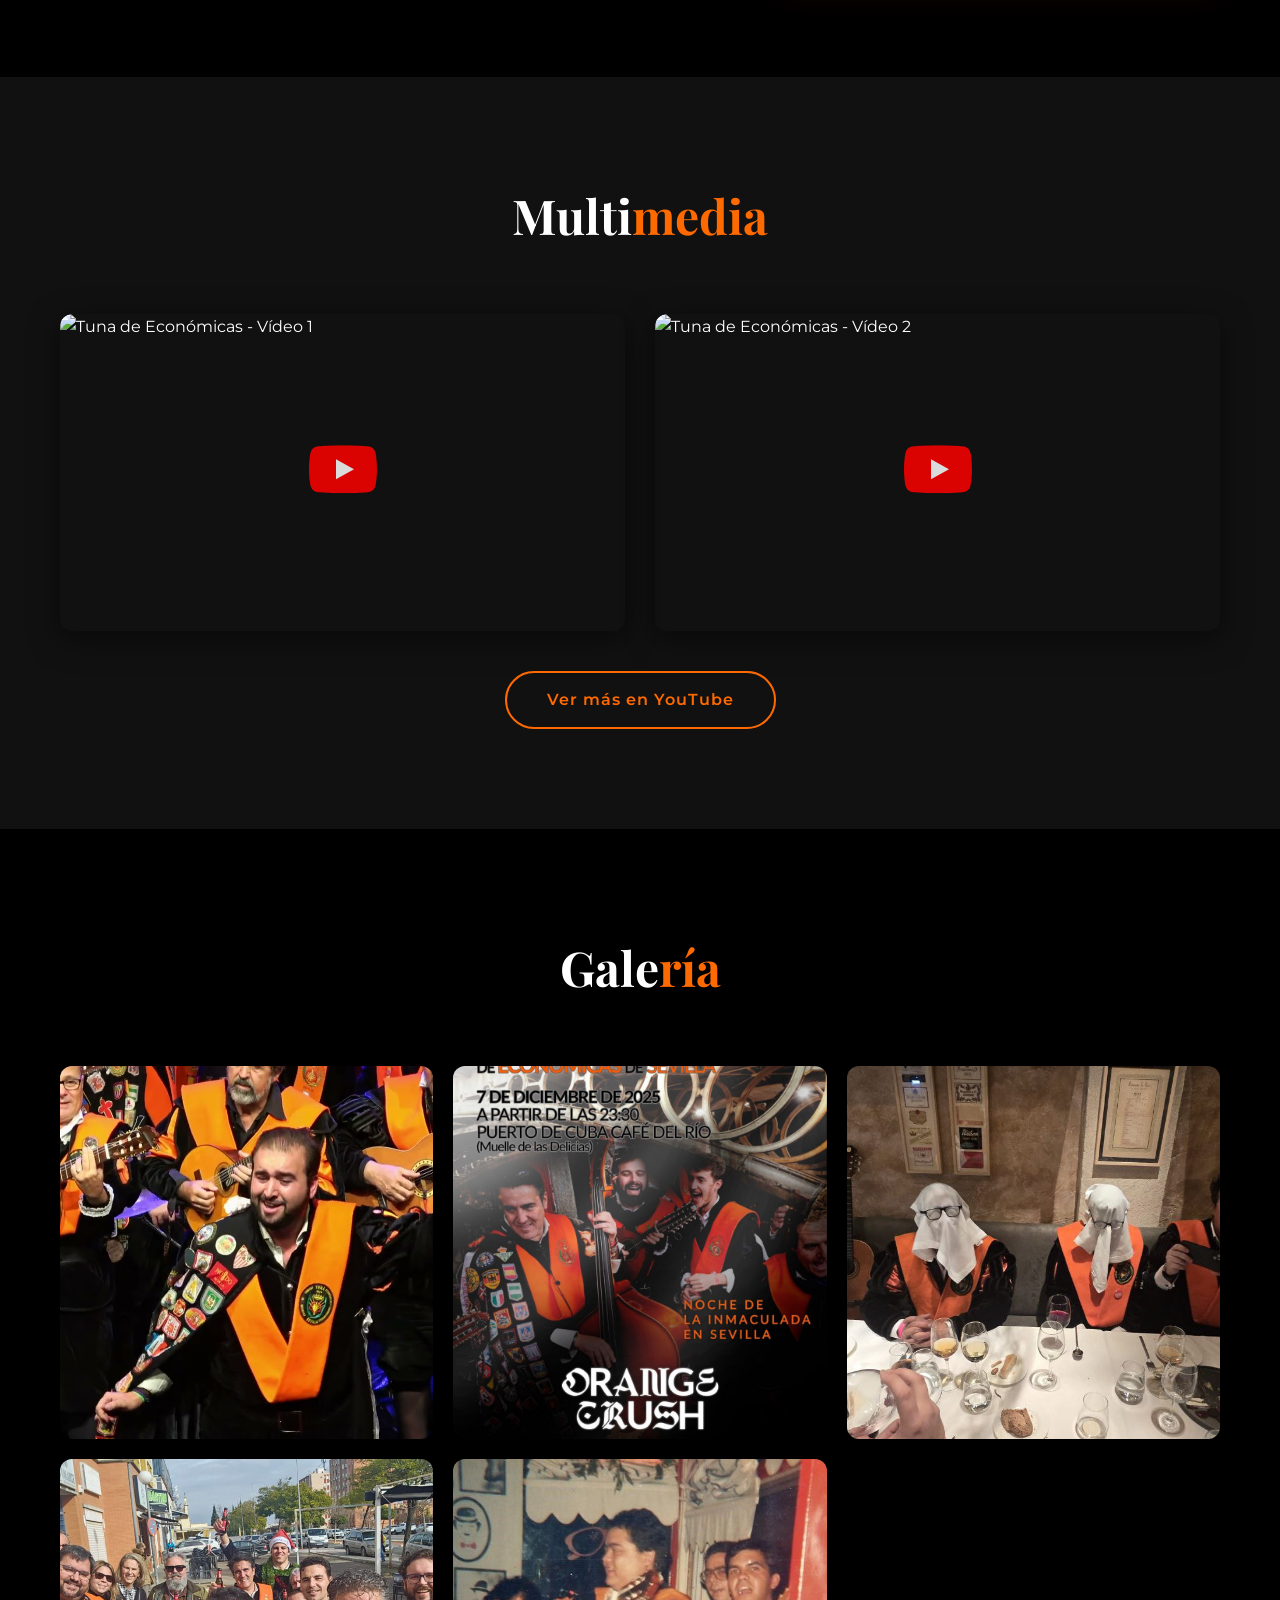
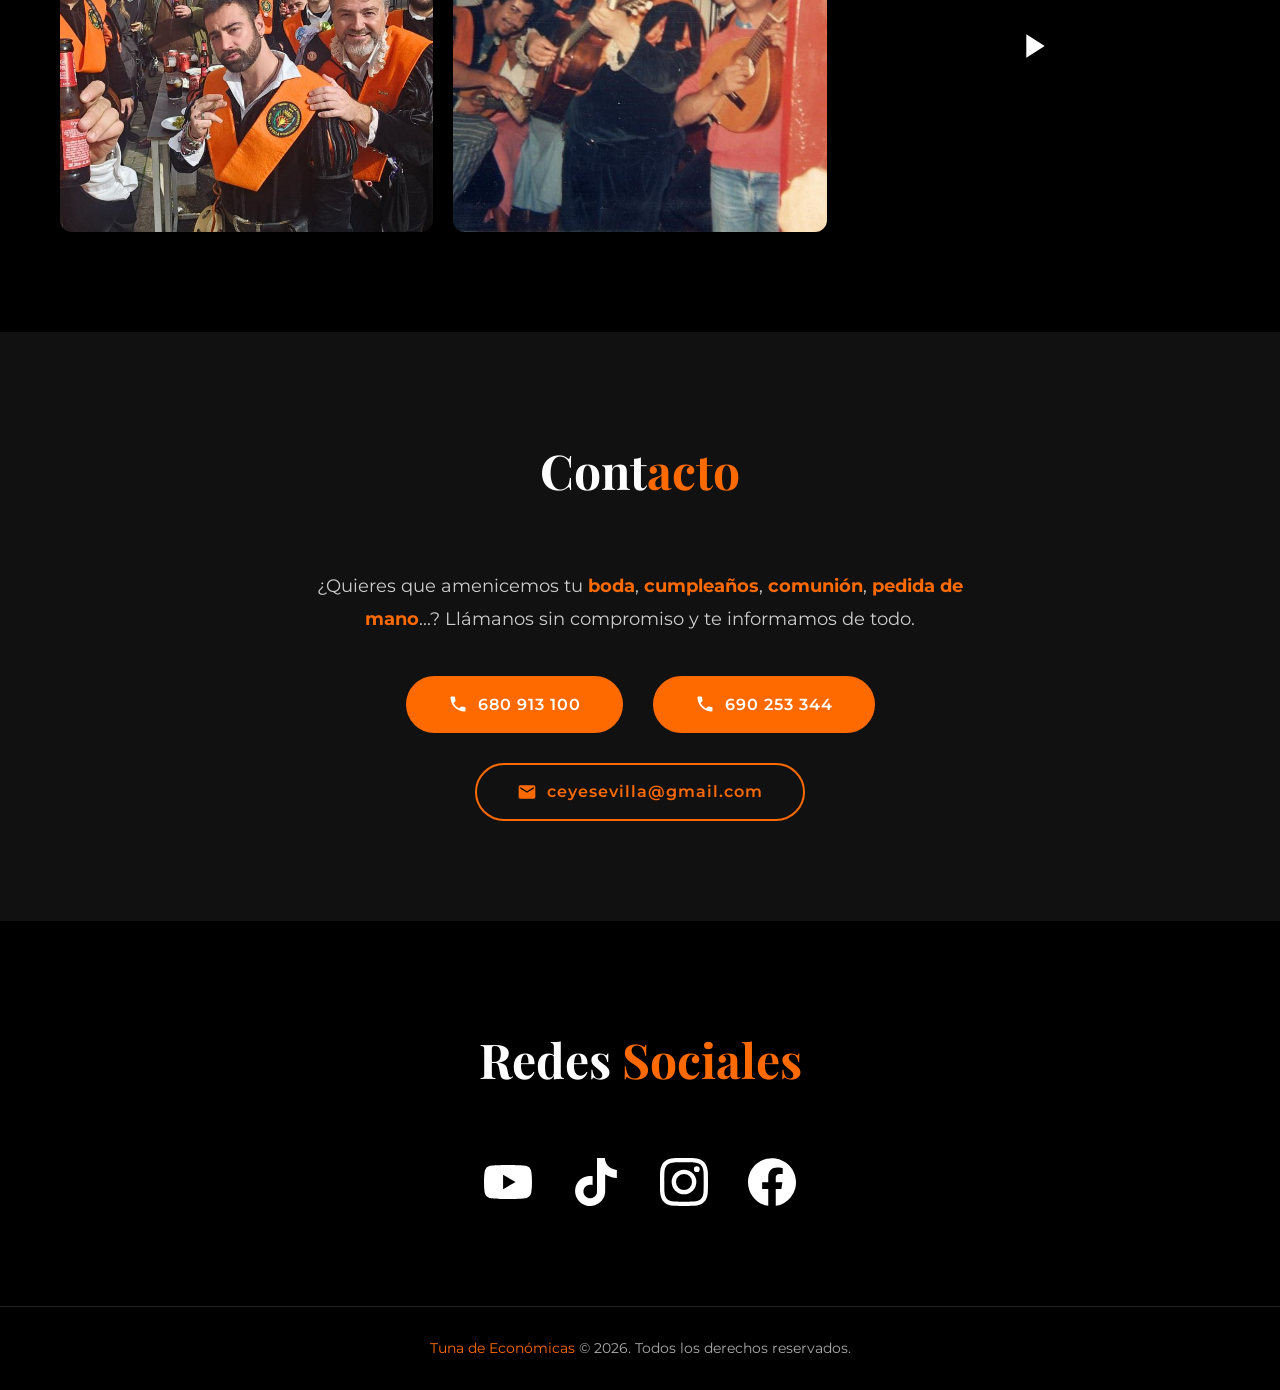
==== commit d41b7163: "Add cancionero with multiple PDF dropdown and Drive audio player - Add cancionero page (HTML, CSS, J" ====
--- a/index.html
+++ b/index.html
@@ -30,6 +30,7 @@
         <li><a href="#galeria">Galería</a></li>
         <li><a href="#contacto">Contacto</a></li>
         <li><a href="#redes-sociales">Redes Sociales</a></li>
+        <li><a href="cancionero.html">Cancionero</a></li>
       </ul>
     </div>
   </nav>
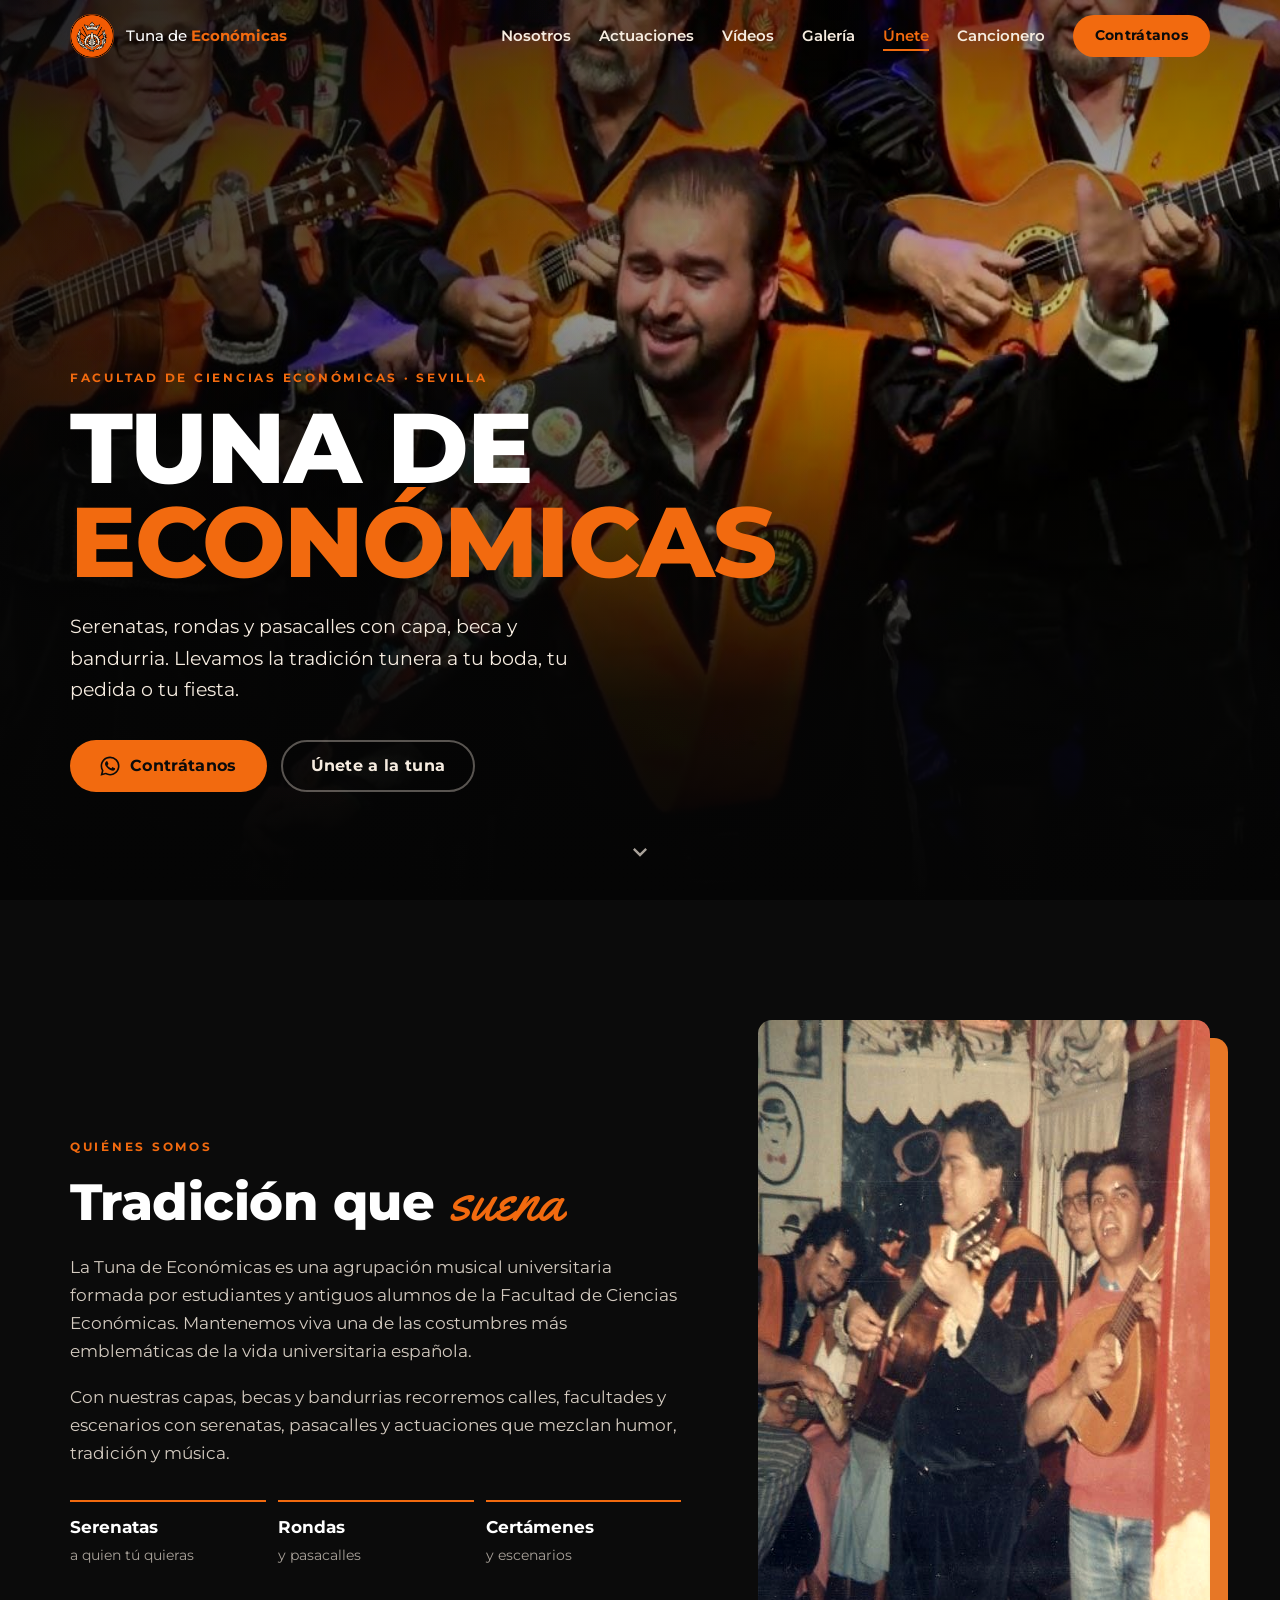
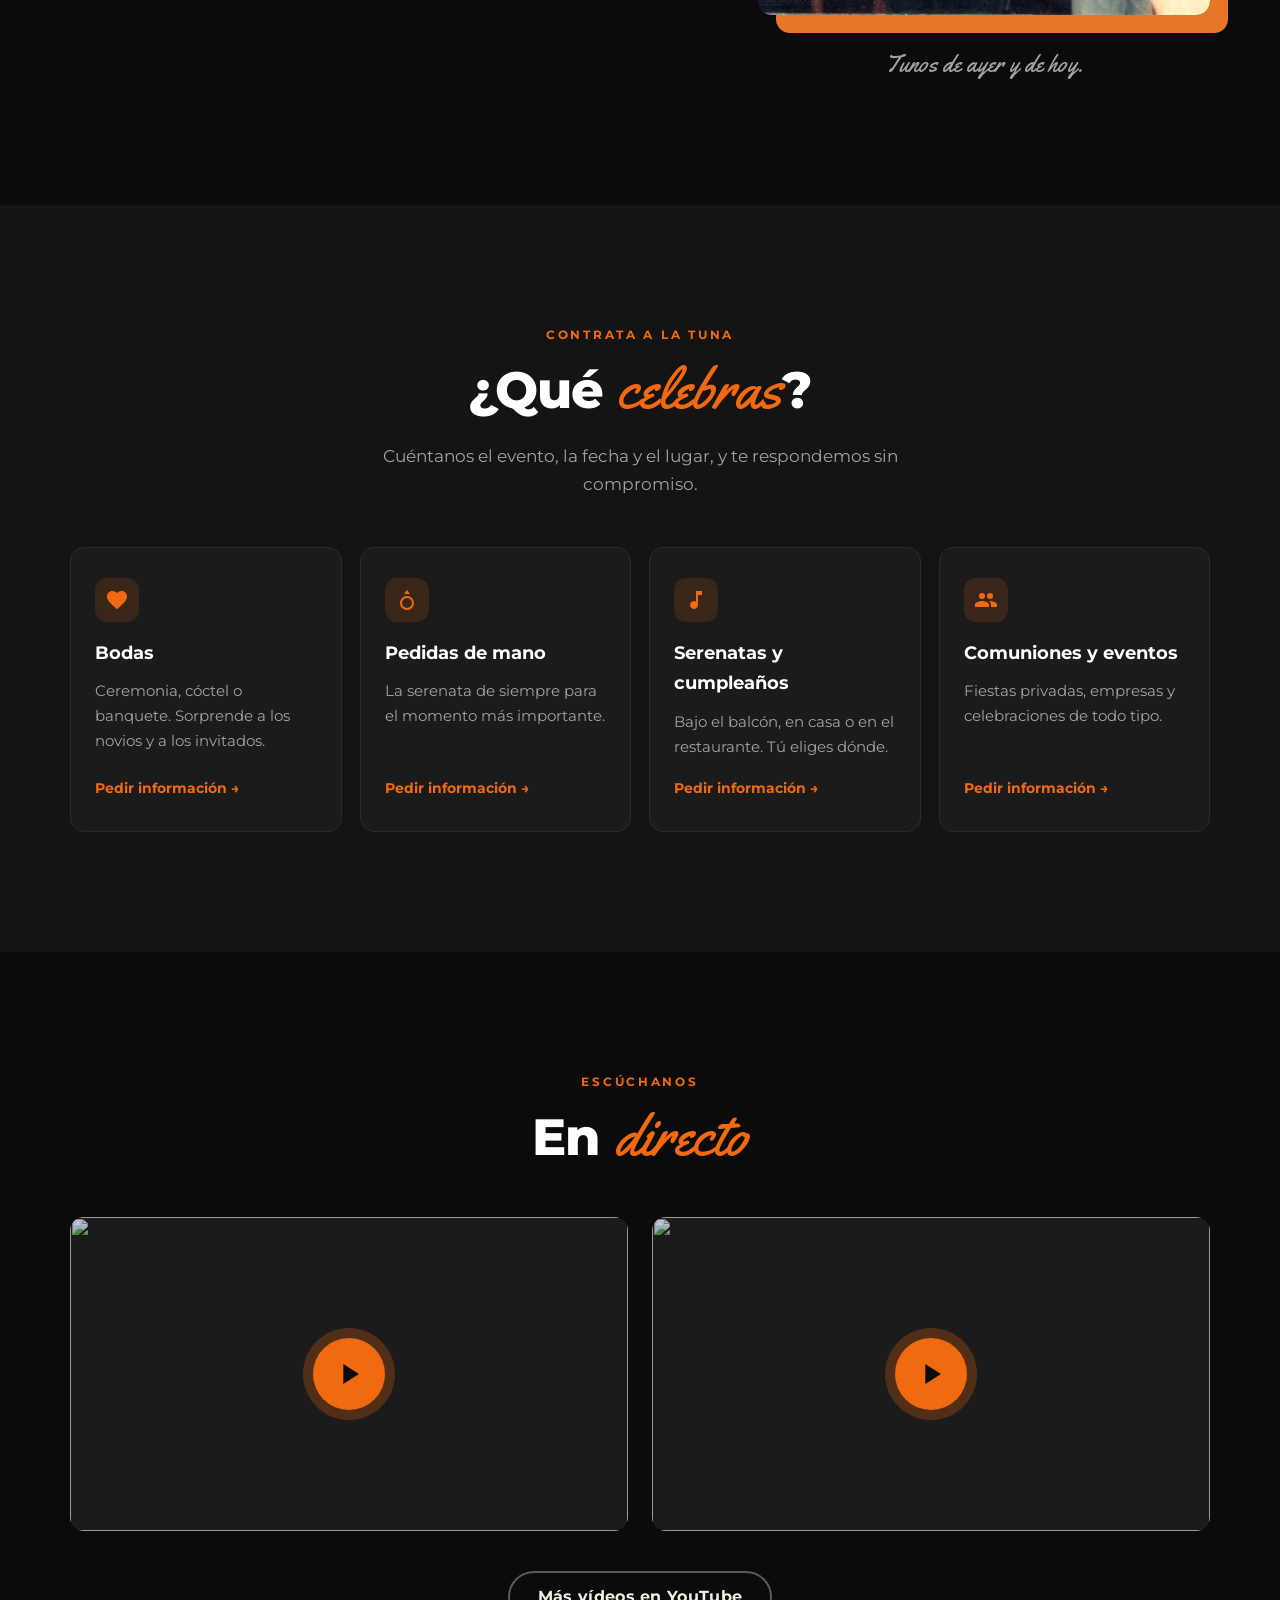
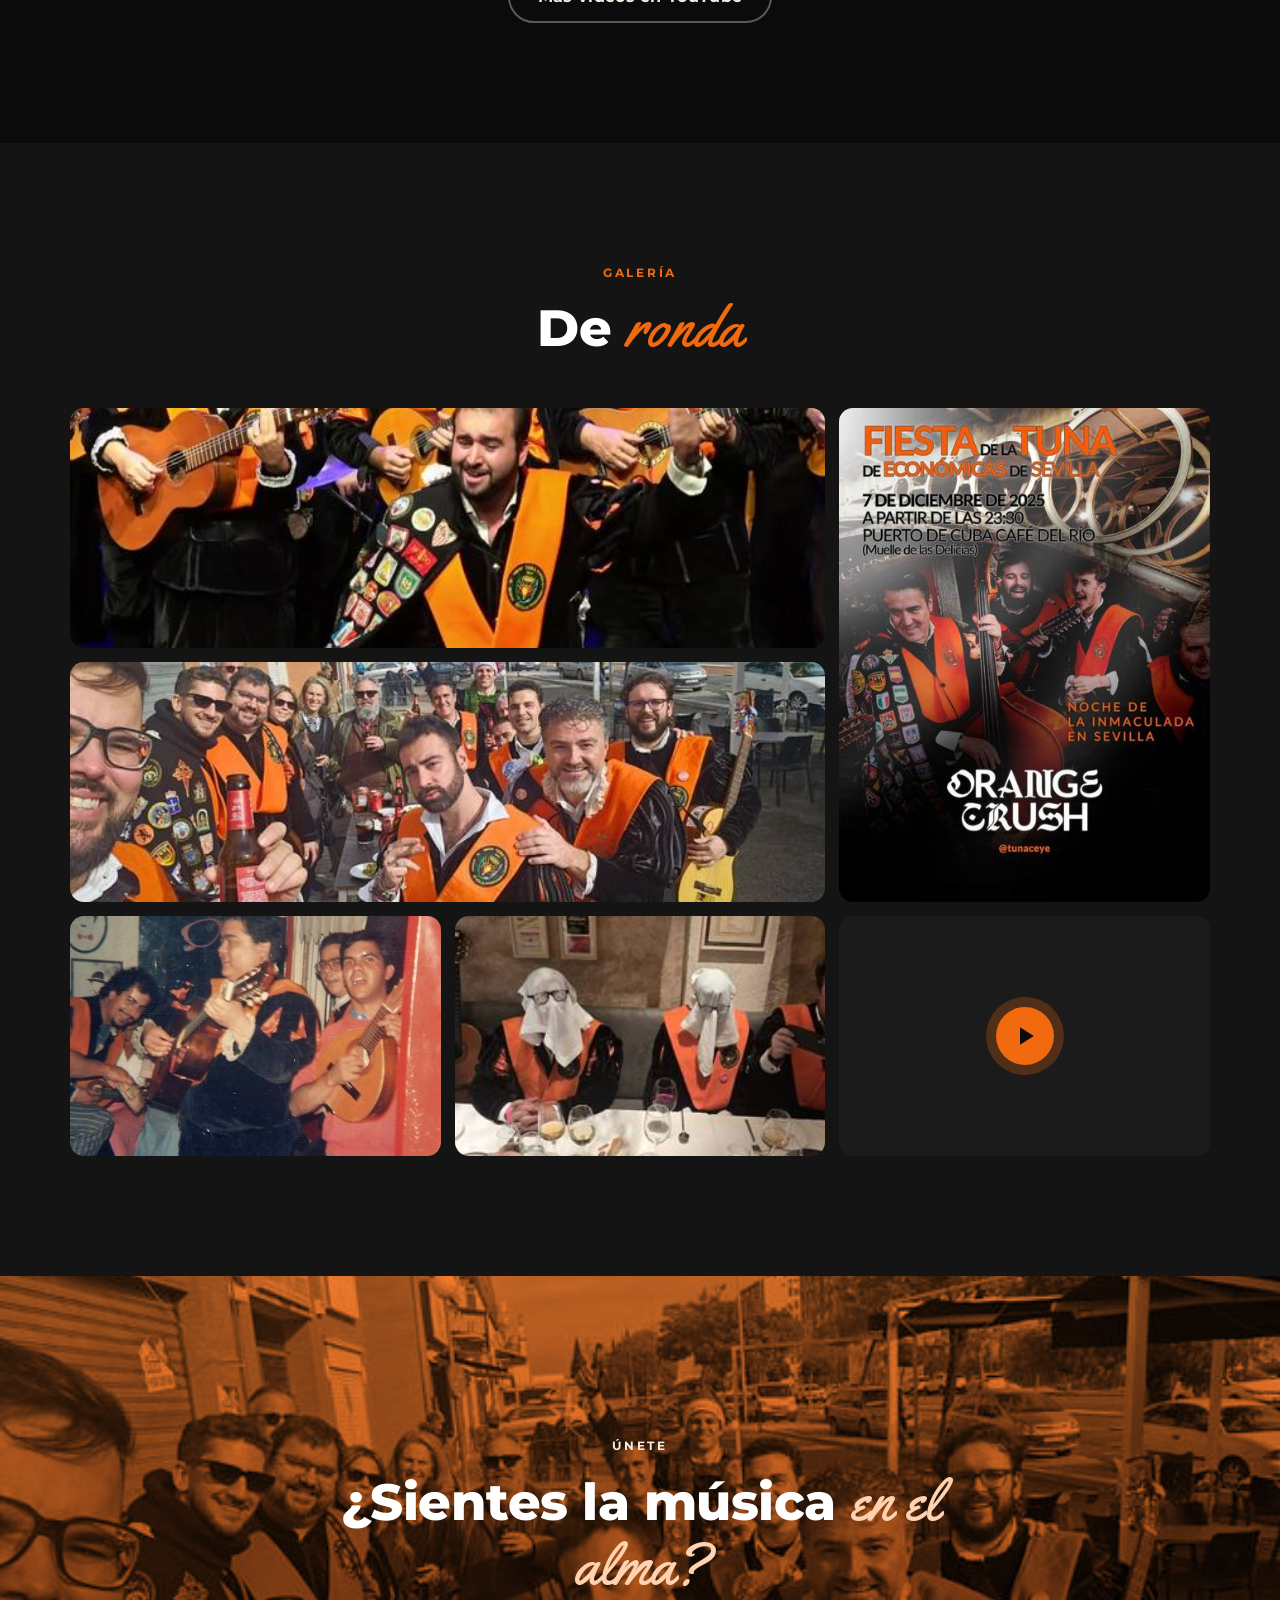
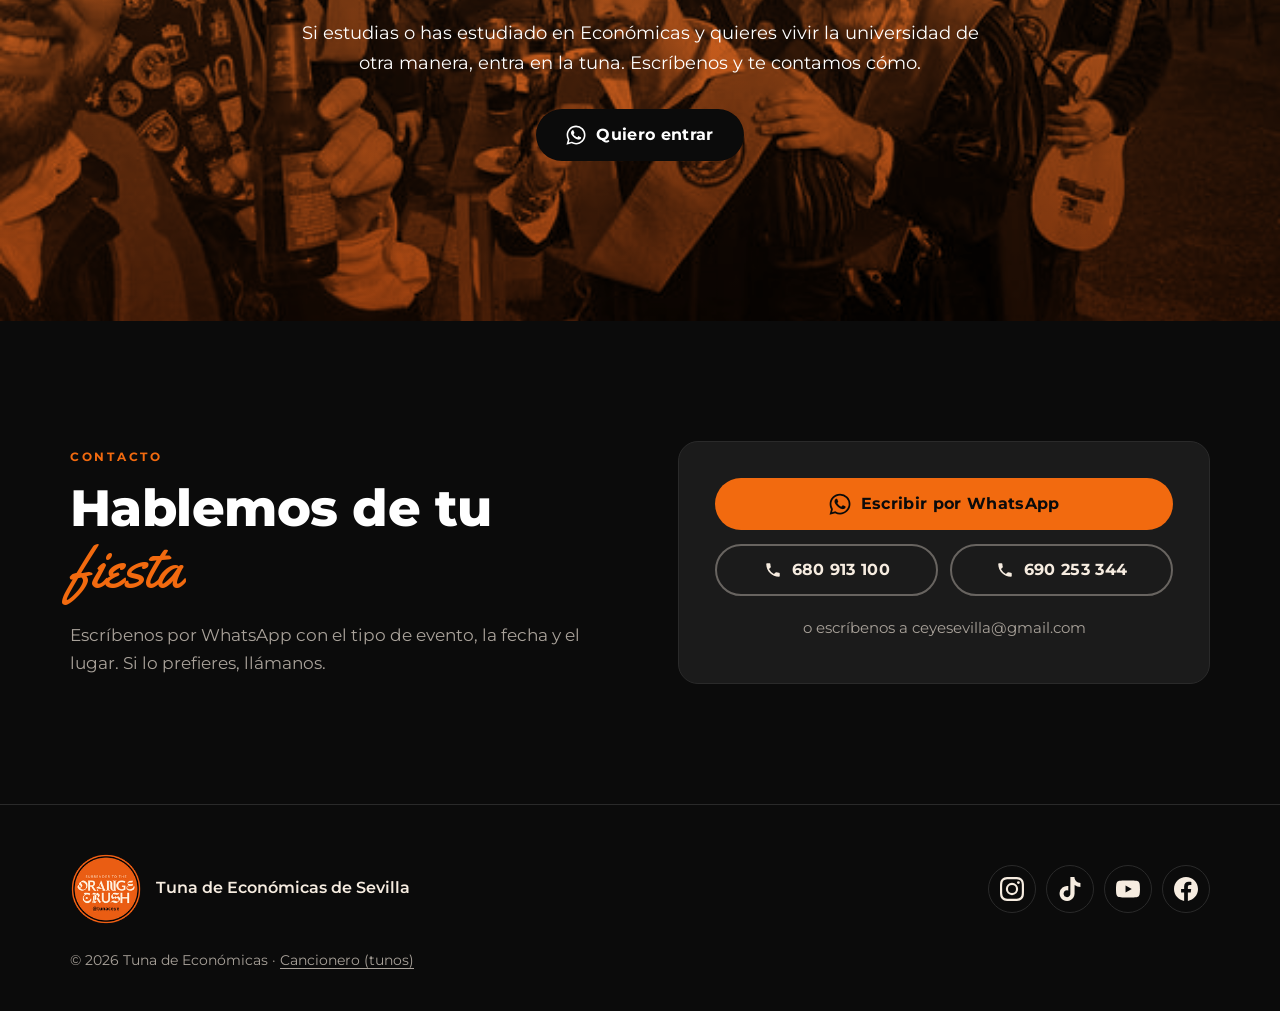
==== commit 2a23a4cb: "Rediseño de la web: estilo carteles, contacto por WhatsApp y llamada - Nueva estética negro/naranja " ====
--- a/index.html
+++ b/index.html
@@ -3,226 +3,286 @@
 <head>
   <meta charset="UTF-8">
   <meta name="viewport" content="width=device-width, initial-scale=1.0">
-  <title>Tuna de Económicas</title>
-  <link rel="icon" type="image/png" href="images/Escudo RRSS/Logo nuevo tuna.png">
+  <title>Tuna de Económicas de Sevilla · Serenatas, bodas y eventos</title>
+  <meta name="description" content="Tuna de la Facultad de Ciencias Económicas de Sevilla. Serenatas, bodas, pedidas de mano, cumpleaños y eventos. Pide información por WhatsApp o únete a la tuna.">
+  <meta name="theme-color" content="#0b0b0b">
+  <meta property="og:type" content="website">
+  <meta property="og:title" content="Tuna de Económicas de Sevilla">
+  <meta property="og:description" content="Serenatas, bodas, pedidas de mano y eventos. Pide información por WhatsApp.">
+  <meta property="og:image" content="https://gintoki64.github.io/tuna-economicas-web/images/opt/og.jpg">
+  <meta property="og:locale" content="es_ES">
+  <link rel="icon" type="image/png" href="images/opt/favicon.png">
+  <link rel="apple-touch-icon" href="images/opt/apple-touch-icon.png">
   <link rel="preconnect" href="https://fonts.googleapis.com">
   <link rel="preconnect" href="https://fonts.gstatic.com" crossorigin>
-  <link href="https://fonts.googleapis.com/css2?family=Montserrat:wght@300;400;600;700&family=Playfair+Display:ital,wght@0,700;1,400&display=swap" rel="stylesheet">
+  <link href="https://fonts.googleapis.com/css2?family=Montserrat:wght@400;500;600;700;800&family=Yellowtail&display=swap" rel="stylesheet">
+  <link rel="preload" as="image" href="images/opt/hero.jpg">
   <link rel="stylesheet" href="styles.css">
 </head>
 <body>
 
+  <a class="skip-link" href="#contenido">Saltar al contenido</a>
+
   <!-- Navbar -->
-  <nav class="navbar" id="navbar">
+  <header class="navbar" id="navbar">
     <div class="nav-container">
-      <a href="#inicio" class="nav-logo">
-        <img src="images/orangecrush.png" alt="Tuna de Económicas">
+      <a href="#inicio" class="nav-logo" aria-label="Tuna de Económicas, inicio">
+        <img src="images/opt/escudo-160.png" alt="" width="44" height="44">
+        <span>Tuna de <strong>Económicas</strong></span>
       </a>
-      <button class="hamburger" id="hamburger" aria-label="Menú">
-        <span></span>
-        <span></span>
-        <span></span>
+      <nav aria-label="Principal">
+        <ul class="nav-links" id="nav-links">
+          <li><a href="#nosotros">Nosotros</a></li>
+          <li><a href="#actuaciones">Actuaciones</a></li>
+          <li><a href="#videos">Vídeos</a></li>
+          <li><a href="#galeria">Galería</a></li>
+          <li><a href="#unete">Únete</a></li>
+          <li><a href="cancionero.html">Cancionero</a></li>
+          <li class="nav-cta-item"><a href="#contacto" class="btn btn-primary btn-sm">Contrátanos</a></li>
+        </ul>
+      </nav>
+      <button class="hamburger" id="hamburger" aria-label="Abrir menú" aria-expanded="false" aria-controls="nav-links">
+        <span></span><span></span><span></span>
       </button>
-      <ul class="nav-links" id="nav-links">
-        <li><a href="#inicio">Inicio</a></li>
-        <li><a href="#sobre-nosotros">Sobre nosotros</a></li>
-        <li><a href="#multimedia">Multimedia</a></li>
-        <li><a href="#galeria">Galería</a></li>
-        <li><a href="#contacto">Contacto</a></li>
-        <li><a href="#redes-sociales">Redes Sociales</a></li>
-        <li><a href="cancionero.html">Cancionero</a></li>
-      </ul>
     </div>
-  </nav>
-
-  <!-- Hero Section -->
+  </header>
+
+  <!-- Hero -->
   <section class="hero" id="inicio">
-    <div class="hero-overlay"></div>
-    <div class="hero-content fade-in">
-      <h1>Tuna de Económicas</h1>
-      <p class="hero-subtitle">Donde la tradición se encuentra con la melodía</p>
-      <a href="#multimedia" class="btn-cta">Ver vídeos</a>
+    <div class="hero-bg" aria-hidden="true"></div>
+    <div class="container hero-content">
+      <p class="eyebrow">Facultad de Ciencias Económicas · Sevilla</p>
+      <h1>Tuna de <span class="hero-accent">Económicas</span></h1>
+      <p class="hero-subtitle">Serenatas, rondas y pasacalles con capa, beca y bandurria. Llevamos la tradición tunera a tu boda, tu pedida o tu fiesta.</p>
+      <div class="hero-actions">
+        <a href="https://wa.me/34680913100" data-wa="Hola, quería información para contratar a la tuna. Tipo de evento: … Fecha: … Lugar: …" class="btn btn-primary" target="_blank" rel="noopener">
+          <svg aria-hidden="true" viewBox="0 0 24 24" width="20" height="20"><use href="#i-wa"/></svg>
+          Contrátanos
+        </a>
+        <a href="#unete" class="btn btn-ghost">Únete a la tuna</a>
+      </div>
     </div>
+    <a href="#nosotros" class="hero-scroll" aria-label="Bajar a Nosotros">
+      <svg aria-hidden="true" viewBox="0 0 24 24" width="28" height="28"><path d="M7.41 8.59 12 13.17l4.59-4.58L18 10l-6 6-6-6z" fill="currentColor"/></svg>
+    </a>
   </section>
 
-  <!-- Sobre Nosotros -->
-  <section class="section sobre-nosotros" id="sobre-nosotros">
-    <div class="container">
-      <h2 class="section-title fade-in">Sobre <span class="accent">Nosotros</span></h2>
-      <div class="about-grid">
-        <div class="about-text fade-in">
+  <main id="contenido">
+
+    <!-- Nosotros -->
+    <section class="section nosotros" id="nosotros">
+      <div class="container nosotros-grid">
+        <div class="nosotros-text reveal">
+          <p class="eyebrow">Quiénes somos</p>
+          <h2 class="section-title">Tradición que <span class="script">suena</span></h2>
           <p>
-            La Tuna de Económicas es una agrupación musical universitaria con una larga tradición
-            de alegría, compañerismo y pasión por la música. Formada por estudiantes y antiguos
-            alumnos de la Facultad de Ciencias Económicas, nuestra tuna mantiene viva una de las
+            La Tuna de Económicas es una agrupación musical universitaria formada por estudiantes
+            y antiguos alumnos de la Facultad de Ciencias Económicas. Mantenemos viva una de las
             costumbres más emblemáticas de la vida universitaria española.
           </p>
           <p>
-            Con nuestras capas, becas y bandurrias, recorremos calles, facultades y escenarios
-            llevando serenatas, pasacalles y actuaciones que combinan el humor, la tradición y el
-            talento musical. Cada nota que tocamos es un homenaje a siglos de historia de tuna.
+            Con nuestras capas, becas y bandurrias recorremos calles, facultades y escenarios con
+            serenatas, pasacalles y actuaciones que mezclan humor, tradición y música.
           </p>
-          <p>
-            Si sientes la música en el alma y buscas una experiencia universitaria inolvidable,
-            ¡únete a nosotros!
-          </p>
-        </div>
-        <div class="about-image fade-in">
-          <img src="images/Escudo RRSS/Logo nuevo tuna.png" alt="Escudo Tuna de Económicas">
-        </div>
-      </div>
-    </div>
-  </section>
-
-  <!-- Multimedia -->
-  <section class="section multimedia" id="multimedia">
-    <div class="container">
-      <h2 class="section-title fade-in">Multi<span class="accent">media</span></h2>
-      <div class="video-grid fade-in">
-        <a href="https://www.youtube.com/watch?v=8labRiLoCXw" target="_blank" rel="noopener noreferrer" class="video-wrapper video-thumb">
-          <img src="https://img.youtube.com/vi/8labRiLoCXw/hqdefault.jpg" alt="Tuna de Económicas - Vídeo 1">
-          <div class="play-btn" aria-label="Reproducir en YouTube">
-            <svg viewBox="0 0 68 48" width="68" height="48">
-              <path d="M66.52 7.74c-.78-2.93-2.49-5.41-5.42-6.19C55.79.13 34 0 34 0S12.21.13 6.9 1.55c-2.93.78-4.63 3.26-5.42 6.19C.13 13.05 0 24 0 24s.13 10.95 1.48 16.26c.78 2.93 2.49 5.41 5.42 6.19C12.21 47.87 34 48 34 48s21.79-.13 27.1-1.55c2.93-.78 4.64-3.26 5.42-6.19C67.87 34.95 68 24 68 24s-.13-10.95-1.48-16.26z" fill="#FF0000"/>
-              <path d="M45 24L27 14v20" fill="#fff"/>
-            </svg>
+          <ul class="nosotros-stats">
+            <li><strong>Serenatas</strong><span>a quien tú quieras</span></li>
+            <li><strong>Rondas</strong><span>y pasacalles</span></li>
+            <li><strong>Certámenes</strong><span>y escenarios</span></li>
+          </ul>
+        </div>
+        <figure class="nosotros-photo reveal">
+          <img src="images/opt/photo_2026-02-15_21-02-15-thumb.jpg" alt="Tunos de Económicas tocando guitarra y bandurria en una foto antigua" width="592" height="595" loading="lazy">
+          <figcaption>Tunos de ayer y de hoy.</figcaption>
+        </figure>
+      </div>
+    </section>
+
+    <!-- Actuaciones -->
+    <section class="section actuaciones" id="actuaciones">
+      <div class="container">
+        <div class="section-head reveal">
+          <p class="eyebrow">Contrata a la tuna</p>
+          <h2 class="section-title">¿Qué <span class="script">celebras</span>?</h2>
+          <p class="section-lead">Cuéntanos el evento, la fecha y el lugar, y te respondemos sin compromiso.</p>
+        </div>
+        <div class="services-grid">
+          <a class="service-card reveal" href="https://wa.me/34680913100" data-wa="Hola, quería información para que la tuna toque en una boda. Fecha: … Lugar: …" target="_blank" rel="noopener">
+            <svg class="service-icon" aria-hidden="true" viewBox="0 0 24 24"><path d="M12 21.35 10.55 20C5.4 15.36 2 12.27 2 8.5 2 5.41 4.42 3 7.5 3c1.74 0 3.41.81 4.5 2.08A6 6 0 0 1 16.5 3C19.58 3 22 5.41 22 8.5c0 3.77-3.4 6.86-8.55 11.53z"/></svg>
+            <h3>Bodas</h3>
+            <p>Ceremonia, cóctel o banquete. Sorprende a los novios y a los invitados.</p>
+            <span class="service-link">Pedir información →</span>
+          </a>
+          <a class="service-card reveal" href="https://wa.me/34680913100" data-wa="Hola, quería información para una pedida de mano con la tuna. Fecha: … Lugar: …" target="_blank" rel="noopener">
+            <svg class="service-icon" aria-hidden="true" viewBox="0 0 24 24"><path d="M12 2 9 6h6zm0 6a7 7 0 1 0 0 14 7 7 0 0 0 0-14m0 2a5 5 0 1 1 0 10 5 5 0 0 1 0-10"/></svg>
+            <h3>Pedidas de mano</h3>
+            <p>La serenata de siempre para el momento más importante.</p>
+            <span class="service-link">Pedir información →</span>
+          </a>
+          <a class="service-card reveal" href="https://wa.me/34680913100" data-wa="Hola, quería información para una serenata o cumpleaños con la tuna. Fecha: … Lugar: …" target="_blank" rel="noopener">
+            <svg class="service-icon" aria-hidden="true" viewBox="0 0 24 24"><path d="M12 3v10.55A4 4 0 1 0 14 17V7h4V3z"/></svg>
+            <h3>Serenatas y cumpleaños</h3>
+            <p>Bajo el balcón, en casa o en el restaurante. Tú eliges dónde.</p>
+            <span class="service-link">Pedir información →</span>
+          </a>
+          <a class="service-card reveal" href="https://wa.me/34680913100" data-wa="Hola, quería información para que la tuna actúe en un evento (comunión, empresa, fiesta…). Fecha: … Lugar: …" target="_blank" rel="noopener">
+            <svg class="service-icon" aria-hidden="true" viewBox="0 0 24 24"><path d="M16 11a3 3 0 1 0 0-6 3 3 0 0 0 0 6m-8 0a3 3 0 1 0 0-6 3 3 0 0 0 0 6m0 2c-2.33 0-7 1.17-7 3.5V19h14v-2.5C15 14.17 10.33 13 8 13m8 0c-.29 0-.62.02-.97.05A4.2 4.2 0 0 1 17 16.5V19h6v-2.5c0-2.33-4.67-3.5-7-3.5"/></svg>
+            <h3>Comuniones y eventos</h3>
+            <p>Fiestas privadas, empresas y celebraciones de todo tipo.</p>
+            <span class="service-link">Pedir información →</span>
+          </a>
+        </div>
+      </div>
+    </section>
+
+    <!-- Vídeos -->
+    <section class="section videos" id="videos">
+      <div class="container">
+        <div class="section-head reveal">
+          <p class="eyebrow">Escúchanos</p>
+          <h2 class="section-title">En <span class="script">directo</span></h2>
+        </div>
+        <div class="video-grid">
+          <button class="video-thumb reveal" type="button" data-yt="8labRiLoCXw" aria-label="Reproducir vídeo 1 de la Tuna de Económicas">
+            <img src="https://i.ytimg.com/vi/8labRiLoCXw/hqdefault.jpg" alt="" width="480" height="360" loading="lazy">
+            <span class="play-btn" aria-hidden="true"><svg viewBox="0 0 24 24" width="34" height="34"><path d="M8 5v14l11-7z" fill="currentColor"/></svg></span>
+          </button>
+          <button class="video-thumb reveal" type="button" data-yt="1SepLWzqCaw" aria-label="Reproducir vídeo 2 de la Tuna de Económicas">
+            <img src="https://i.ytimg.com/vi/1SepLWzqCaw/hqdefault.jpg" alt="" width="480" height="360" loading="lazy">
+            <span class="play-btn" aria-hidden="true"><svg viewBox="0 0 24 24" width="34" height="34"><path d="M8 5v14l11-7z" fill="currentColor"/></svg></span>
+          </button>
+        </div>
+        <div class="center reveal">
+          <a href="https://youtube.com/@tunaceyesevilla" target="_blank" rel="noopener" class="btn btn-ghost">Más vídeos en YouTube</a>
+        </div>
+      </div>
+    </section>
+
+    <!-- Galería -->
+    <section class="section galeria" id="galeria">
+      <div class="container">
+        <div class="section-head reveal">
+          <p class="eyebrow">Galería</p>
+          <h2 class="section-title">De <span class="script">ronda</span></h2>
+        </div>
+        <div class="gallery-grid reveal" id="gallery">
+          <button type="button" class="gallery-item" data-full="images/imagenesGaleria/photo_2026-02-15_20-56-15.jpg" aria-label="Ampliar: actuación en el escenario">
+            <img src="images/opt/photo_2026-02-15_20-56-15-thumb.jpg" alt="La tuna actuando en un escenario" width="600" height="338" loading="lazy">
+          </button>
+          <button type="button" class="gallery-item" data-full="images/imagenesGaleria/photo_2026-02-15_21-02-05.jpg" aria-label="Ampliar: cartel de la fiesta de la tuna">
+            <img src="images/opt/photo_2026-02-15_21-02-05-thumb.jpg" alt="Cartel de la Fiesta de la Tuna de Económicas" width="450" height="600" loading="lazy">
+          </button>
+          <button type="button" class="gallery-item" data-full="images/imagenesGaleria/photo_2026-02-15_21-02-12.jpg" aria-label="Ampliar: la tuna en una terraza">
+            <img src="images/opt/photo_2026-02-15_21-02-12-thumb.jpg" alt="Tunos posando en una terraza con guitarra" width="600" height="338" loading="lazy">
+          </button>
+          <button type="button" class="gallery-item" data-full="images/imagenesGaleria/photo_2026-02-15_21-02-15.jpg" aria-label="Ampliar: foto antigua de la tuna">
+            <img src="images/opt/photo_2026-02-15_21-02-15-thumb.jpg" alt="Foto antigua de tunos tocando" width="592" height="595" loading="lazy">
+          </button>
+          <button type="button" class="gallery-item" data-full="images/imagenesGaleria/photo_2026-02-15_21-02-08.jpg" aria-label="Ampliar: comida de la tuna">
+            <img src="images/opt/photo_2026-02-15_21-02-08-thumb.jpg" alt="Tunos en una comida con servilletas en la cabeza" width="277" height="600" loading="lazy">
+          </button>
+          <button type="button" class="gallery-item gallery-video" data-video="images/imagenesGaleria/video_2026-02-15_21-02-48.mp4" aria-label="Reproducir vídeo de la galería">
+            <video src="images/imagenesGaleria/video_2026-02-15_21-02-48.mp4#t=0.5" muted playsinline preload="metadata"></video>
+            <span class="play-btn" aria-hidden="true"><svg viewBox="0 0 24 24" width="30" height="30"><path d="M8 5v14l11-7z" fill="currentColor"/></svg></span>
+          </button>
+        </div>
+      </div>
+    </section>
+
+    <!-- Únete -->
+    <section class="unete" id="unete">
+      <div class="unete-bg" aria-hidden="true"></div>
+      <div class="container unete-content reveal">
+        <p class="eyebrow">Únete</p>
+        <h2 class="section-title">¿Sientes la música <span class="script">en el alma?</span></h2>
+        <p>Si estudias o has estudiado en Económicas y quieres vivir la universidad de otra manera, entra en la tuna. Escríbenos y te contamos cómo.</p>
+        <a href="https://wa.me/34680913100" data-wa="Hola, me gustaría entrar en la Tuna de Económicas. ¿Cómo puedo apuntarme?" class="btn btn-primary" target="_blank" rel="noopener">
+          <svg aria-hidden="true" viewBox="0 0 24 24" width="20" height="20"><use href="#i-wa"/></svg>
+          Quiero entrar
+        </a>
+      </div>
+    </section>
+
+    <!-- Contacto -->
+    <section class="section contacto" id="contacto">
+      <div class="container contacto-grid">
+        <div class="reveal">
+          <p class="eyebrow">Contacto</p>
+          <h2 class="section-title">Hablemos de tu <span class="script">fiesta</span></h2>
+          <p class="section-lead">Escríbenos por WhatsApp con el tipo de evento, la fecha y el lugar. Si lo prefieres, llámanos.</p>
+        </div>
+        <div class="contacto-card reveal">
+          <a href="https://wa.me/34680913100" data-wa="Hola, quería información para contratar a la tuna. Tipo de evento: … Fecha: … Lugar: …" class="btn btn-primary btn-block" target="_blank" rel="noopener">
+            <svg aria-hidden="true" viewBox="0 0 24 24" width="22" height="22"><use href="#i-wa"/></svg>
+            Escribir por WhatsApp
+          </a>
+          <div class="contacto-phones">
+            <a href="tel:+34680913100" class="btn btn-ghost">
+              <svg aria-hidden="true" viewBox="0 0 24 24" width="18" height="18"><use href="#i-phone"/></svg>
+              680 913 100
+            </a>
+            <a href="tel:+34690253344" class="btn btn-ghost">
+              <svg aria-hidden="true" viewBox="0 0 24 24" width="18" height="18"><use href="#i-phone"/></svg>
+              690 253 344
+            </a>
           </div>
-        </a>
-        <a href="https://www.youtube.com/watch?v=1SepLWzqCaw" target="_blank" rel="noopener noreferrer" class="video-wrapper video-thumb">
-          <img src="https://img.youtube.com/vi/1SepLWzqCaw/hqdefault.jpg" alt="Tuna de Económicas - Vídeo 2">
-          <div class="play-btn" aria-label="Reproducir en YouTube">
-            <svg viewBox="0 0 68 48" width="68" height="48">
-              <path d="M66.52 7.74c-.78-2.93-2.49-5.41-5.42-6.19C55.79.13 34 0 34 0S12.21.13 6.9 1.55c-2.93.78-4.63 3.26-5.42 6.19C.13 13.05 0 24 0 24s.13 10.95 1.48 16.26c.78 2.93 2.49 5.41 5.42 6.19C12.21 47.87 34 48 34 48s21.79-.13 27.1-1.55c2.93-.78 4.64-3.26 5.42-6.19C67.87 34.95 68 24 68 24s-.13-10.95-1.48-16.26z" fill="#FF0000"/>
-              <path d="M45 24L27 14v20" fill="#fff"/>
-            </svg>
-          </div>
-        </a>
-      </div>
-      <div class="youtube-link fade-in">
-        <a href="https://youtube.com/@tunaceyesevilla?si=iv1qffM3kGs6RWZc" target="_blank" rel="noopener noreferrer" class="btn-cta btn-outline">
-          Ver más en YouTube
-        </a>
-      </div>
-    </div>
-  </section>
-
-  <!-- Galería -->
-  <section class="section galeria" id="galeria">
-    <div class="container">
-      <h2 class="section-title fade-in">Gale<span class="accent">ría</span></h2>
-      <div class="gallery-grid fade-in">
-        <div class="gallery-item">
-          <img src="images/imagenesGaleria/photo_2026-02-15_20-56-15.jpg" alt="Tuna de Económicas">
-          <div class="gallery-overlay"></div>
-        </div>
-        <div class="gallery-item">
-          <img src="images/imagenesGaleria/photo_2026-02-15_21-02-05.jpg" alt="Tuna de Económicas">
-          <div class="gallery-overlay"></div>
-        </div>
-        <div class="gallery-item">
-          <img src="images/imagenesGaleria/photo_2026-02-15_21-02-08.jpg" alt="Tuna de Económicas">
-          <div class="gallery-overlay"></div>
-        </div>
-        <div class="gallery-item">
-          <img src="images/imagenesGaleria/photo_2026-02-15_21-02-12.jpg" alt="Tuna de Económicas">
-          <div class="gallery-overlay"></div>
-        </div>
-        <div class="gallery-item">
-          <img src="images/imagenesGaleria/photo_2026-02-15_21-02-15.jpg" alt="Tuna de Económicas">
-          <div class="gallery-overlay"></div>
-        </div>
-        <div class="gallery-item gallery-video">
-          <video src="images/imagenesGaleria/video_2026-02-15_21-02-48.mp4" muted loop preload="metadata"></video>
-          <div class="gallery-overlay"></div>
-          <div class="gallery-play-icon">
-            <svg viewBox="0 0 24 24" fill="currentColor" width="40" height="40">
-              <path d="M8 5v14l11-7z"/>
-            </svg>
-          </div>
-        </div>
-      </div>
-    </div>
-  </section>
-
-  <!-- Contacto -->
-  <section class="section contacto" id="contacto">
-    <div class="container">
-      <h2 class="section-title fade-in">Cont<span class="accent">acto</span></h2>
-      <div class="contacto-content fade-in">
-        <p class="contacto-desc">
-          ¿Quieres que amenicemos tu <strong>boda</strong>, <strong>cumpleaños</strong>, <strong>comunión</strong>, <strong>pedida de mano</strong>...?
-          Llámanos sin compromiso y te informamos de todo.
-        </p>
-        <div class="contacto-phones">
-          <a href="tel:+34680913100" class="btn-cta btn-phone">
-            <svg viewBox="0 0 24 24" fill="currentColor" width="20" height="20">
-              <path d="M6.62 10.79a15.053 15.053 0 0 0 6.59 6.59l2.2-2.2a1.003 1.003 0 0 1 1.01-.24c1.12.37 2.33.57 3.57.57.55 0 1 .45 1 1V20c0 .55-.45 1-1 1-9.39 0-17-7.61-17-17 0-.55.45-1 1-1h3.5c.55 0 1 .45 1 1 0 1.25.2 2.45.57 3.57.1.31.03.66-.25 1.02l-2.2 2.2z"/>
-            </svg>
-            680 913 100
-          </a>
-          <a href="tel:+34690253344" class="btn-cta btn-phone">
-            <svg viewBox="0 0 24 24" fill="currentColor" width="20" height="20">
-              <path d="M6.62 10.79a15.053 15.053 0 0 0 6.59 6.59l2.2-2.2a1.003 1.003 0 0 1 1.01-.24c1.12.37 2.33.57 3.57.57.55 0 1 .45 1 1V20c0 .55-.45 1-1 1-9.39 0-17-7.61-17-17 0-.55.45-1 1-1h3.5c.55 0 1 .45 1 1 0 1.25.2 2.45.57 3.57.1.31.03.66-.25 1.02l-2.2 2.2z"/>
-            </svg>
-            690 253 344
-          </a>
-        </div>
-        <a href="mailto:ceyesevilla@gmail.com" class="btn-cta btn-outline btn-phone contacto-email">
-          <svg viewBox="0 0 24 24" fill="currentColor" width="20" height="20">
-            <path d="M20 4H4c-1.1 0-2 .9-2 2v12c0 1.1.9 2 2 2h16c1.1 0 2-.9 2-2V6c0-1.1-.9-2-2-2zm0 4l-8 5-8-5V6l8 5 8-5v2z"/>
-          </svg>
-          ceyesevilla@gmail.com
-        </a>
-      </div>
-    </div>
-  </section>
-
-  <!-- Redes Sociales -->
-  <section class="section redes-sociales" id="redes-sociales">
-    <div class="container">
-      <h2 class="section-title fade-in">Redes <span class="accent">Sociales</span></h2>
-      <div class="social-icons fade-in">
-        <!-- YouTube -->
-        <a href="https://youtube.com/@tunaceyesevilla?si=iv1qffM3kGs6RWZc" target="_blank" rel="noopener noreferrer" class="social-link" aria-label="YouTube">
-          <svg viewBox="0 0 24 24" fill="currentColor" width="48" height="48">
-            <path d="M23.498 6.186a3.016 3.016 0 0 0-2.122-2.136C19.505 3.545 12 3.545 12 3.545s-7.505 0-9.377.505A3.017 3.017 0 0 0 .502 6.186C0 8.07 0 12 0 12s0 3.93.502 5.814a3.016 3.016 0 0 0 2.122 2.136c1.871.505 9.376.505 9.376.505s7.505 0 9.377-.505a3.015 3.015 0 0 0 2.122-2.136C24 15.93 24 12 24 12s0-3.93-.502-5.814zM9.545 15.568V8.432L15.818 12l-6.273 3.568z"/>
-          </svg>
-        </a>
-        <!-- TikTok -->
-        <a href="https://www.tiktok.com/@tunaceye?_r=1&_t=ZN-93wxkMKN5HS" target="_blank" rel="noopener noreferrer" class="social-link" aria-label="TikTok">
-          <svg viewBox="0 0 24 24" fill="currentColor" width="48" height="48">
-            <path d="M12.525.02c1.31-.02 2.61-.01 3.91-.02.08 1.53.63 3.09 1.75 4.17 1.12 1.11 2.7 1.62 4.24 1.79v4.03c-1.44-.05-2.89-.35-4.2-.97-.57-.26-1.1-.59-1.62-.93-.01 2.92.01 5.84-.02 8.75-.08 1.4-.54 2.79-1.35 3.94-1.31 1.92-3.58 3.17-5.91 3.21-1.43.08-2.86-.31-4.08-1.03-2.02-1.19-3.44-3.37-3.65-5.71-.02-.5-.03-1-.01-1.49.18-1.9 1.12-3.72 2.58-4.96 1.66-1.44 3.98-2.13 6.15-1.72.02 1.48-.04 2.96-.04 4.44-.99-.32-2.15-.23-3.02.37-.63.41-1.11 1.04-1.36 1.75-.21.51-.15 1.07-.14 1.61.24 1.64 1.82 3.02 3.5 2.87 1.12-.01 2.19-.66 2.77-1.61.19-.33.4-.67.41-1.06.1-1.79.06-3.57.07-5.36.01-4.03-.01-8.05.02-12.07z"/>
-          </svg>
-        </a>
-        <!-- Instagram -->
-        <a href="https://www.instagram.com/tunaceye?igsh=cmRzZnVrcDBubjE3" target="_blank" rel="noopener noreferrer" class="social-link" aria-label="Instagram">
-          <svg viewBox="0 0 24 24" fill="currentColor" width="48" height="48">
-            <path d="M12 2.163c3.204 0 3.584.012 4.85.07 3.252.148 4.771 1.691 4.919 4.919.058 1.265.069 1.645.069 4.849 0 3.205-.012 3.584-.069 4.849-.149 3.225-1.664 4.771-4.919 4.919-1.266.058-1.644.07-4.85.07-3.204 0-3.584-.012-4.849-.07-3.26-.149-4.771-1.699-4.919-4.92-.058-1.265-.07-1.644-.07-4.849 0-3.204.013-3.583.07-4.849.149-3.227 1.664-4.771 4.919-4.919 1.266-.057 1.645-.069 4.849-.069zM12 0C8.741 0 8.333.014 7.053.072 2.695.272.273 2.69.073 7.052.014 8.333 0 8.741 0 12c0 3.259.014 3.668.072 4.948.2 4.358 2.618 6.78 6.98 6.98C8.333 23.986 8.741 24 12 24c3.259 0 3.668-.014 4.948-.072 4.354-.2 6.782-2.618 6.979-6.98.059-1.28.073-1.689.073-4.948 0-3.259-.014-3.667-.072-4.947-.196-4.354-2.617-6.78-6.979-6.98C15.668.014 15.259 0 12 0zm0 5.838a6.162 6.162 0 1 0 0 12.324 6.162 6.162 0 0 0 0-12.324zM12 16a4 4 0 1 1 0-8 4 4 0 0 1 0 8zm6.406-11.845a1.44 1.44 0 1 0 0 2.881 1.44 1.44 0 0 0 0-2.881z"/>
-          </svg>
-        </a>
-        <!-- Facebook -->
-        <a href="https://www.facebook.com/share/1E34b7Jfmj/" target="_blank" rel="noopener noreferrer" class="social-link" aria-label="Facebook">
-          <svg viewBox="0 0 24 24" fill="currentColor" width="48" height="48">
-            <path d="M24 12.073c0-6.627-5.373-12-12-12s-12 5.373-12 12c0 5.99 4.388 10.954 10.125 11.854v-8.385H7.078v-3.47h3.047V9.43c0-3.007 1.792-4.669 4.533-4.669 1.312 0 2.686.235 2.686.235v2.953H15.83c-1.491 0-1.956.925-1.956 1.874v2.25h3.328l-.532 3.47h-2.796v8.385C19.612 23.027 24 18.062 24 12.073z"/>
-          </svg>
-        </a>
-      </div>
-    </div>
-  </section>
+          <a href="mailto:ceyesevilla@gmail.com" class="contacto-email">o escríbenos a ceyesevilla@gmail.com</a>
+        </div>
+      </div>
+    </section>
+
+  </main>
 
   <!-- Footer -->
   <footer class="footer">
-    <div class="container">
-      <p><span class="accent">Tuna de Económicas</span> &copy; <span id="year"></span>. Todos los derechos reservados.</p>
+    <div class="container footer-grid">
+      <div class="footer-brand">
+        <img src="images/opt/orangecrush-120.png" alt="Orange Crush, @tunaceye" width="72" height="72" loading="lazy">
+        <p>Tuna de Económicas de Sevilla</p>
+      </div>
+      <ul class="social-icons" aria-label="Redes sociales">
+        <li><a href="https://www.instagram.com/tunaceye" target="_blank" rel="noopener" aria-label="Instagram">
+          <svg aria-hidden="true" viewBox="0 0 24 24" width="24" height="24"><path fill="currentColor" d="M12 2.16c3.2 0 3.58.01 4.85.07 3.25.15 4.77 1.69 4.92 4.92.06 1.27.07 1.65.07 4.85s-.01 3.58-.07 4.85c-.15 3.23-1.66 4.77-4.92 4.92-1.27.06-1.64.07-4.85.07s-3.58-.01-4.85-.07c-3.26-.15-4.77-1.7-4.92-4.92C2.17 15.58 2.16 15.2 2.16 12s.01-3.58.07-4.85C2.38 3.92 3.9 2.38 7.15 2.23 8.42 2.17 8.8 2.16 12 2.16M12 0C8.74 0 8.33.01 7.05.07 2.7.27.27 2.69.07 7.05.01 8.33 0 8.74 0 12s.01 3.67.07 4.95c.2 4.36 2.62 6.78 6.98 6.98C8.33 23.99 8.74 24 12 24s3.67-.01 4.95-.07c4.35-.2 6.78-2.62 6.98-6.98.06-1.28.07-1.69.07-4.95s-.01-3.67-.07-4.95C23.73 2.7 21.31.27 16.95.07 15.67.01 15.26 0 12 0m0 5.84a6.16 6.16 0 1 0 0 12.32 6.16 6.16 0 0 0 0-12.32M12 16a4 4 0 1 1 0-8 4 4 0 0 1 0 8m6.41-11.85a1.44 1.44 0 1 0 0 2.88 1.44 1.44 0 0 0 0-2.88"/></svg>
+        </a></li>
+        <li><a href="https://www.tiktok.com/@tunaceye" target="_blank" rel="noopener" aria-label="TikTok">
+          <svg aria-hidden="true" viewBox="0 0 24 24" width="24" height="24"><path fill="currentColor" d="M12.53.02C13.84 0 15.14.01 16.44 0c.08 1.53.63 3.09 1.75 4.17 1.12 1.11 2.7 1.62 4.24 1.79v4.03a10.7 10.7 0 0 1-5.82-1.9c-.01 2.92.01 5.84-.02 8.75a7.6 7.6 0 0 1-1.35 3.94 7.5 7.5 0 0 1-5.91 3.21 7.4 7.4 0 0 1-4.08-1.03 7.5 7.5 0 0 1-3.65-5.71c-.02-.5-.03-1-.01-1.49a7.5 7.5 0 0 1 8.73-6.68c.02 1.48-.04 2.96-.04 4.44a3.4 3.4 0 0 0-4.52 2.12c-.21.51-.15 1.07-.14 1.61a3.4 3.4 0 0 0 6.27 1.26c.19-.33.4-.67.41-1.06.1-1.79.06-3.57.07-5.36.01-4.03-.01-8.05.02-12.07"/></svg>
+        </a></li>
+        <li><a href="https://youtube.com/@tunaceyesevilla" target="_blank" rel="noopener" aria-label="YouTube">
+          <svg aria-hidden="true" viewBox="0 0 24 24" width="24" height="24"><path fill="currentColor" d="M23.5 6.19a3 3 0 0 0-2.12-2.14C19.5 3.55 12 3.55 12 3.55s-7.5 0-9.38.5A3 3 0 0 0 .5 6.19C0 8.07 0 12 0 12s0 3.93.5 5.81a3 3 0 0 0 2.12 2.14c1.87.5 9.38.5 9.38.5s7.5 0 9.38-.5a3 3 0 0 0 2.12-2.14C24 15.93 24 12 24 12s0-3.93-.5-5.81M9.55 15.57V8.43L15.82 12z"/></svg>
+        </a></li>
+        <li><a href="https://www.facebook.com/share/1E34b7Jfmj/" target="_blank" rel="noopener" aria-label="Facebook">
+          <svg aria-hidden="true" viewBox="0 0 24 24" width="24" height="24"><path fill="currentColor" d="M24 12.07C24 5.45 18.63.07 12 .07S0 5.45 0 12.07c0 5.99 4.39 10.95 10.13 11.85v-8.38H7.08v-3.47h3.05V9.43c0-3.01 1.79-4.67 4.53-4.67 1.31 0 2.69.24 2.69.24v2.95h-1.51c-1.49 0-1.96.93-1.96 1.88v2.25h3.33l-.53 3.47h-2.8v8.38C19.61 23.03 24 18.06 24 12.07"/></svg>
+        </a></li>
+      </ul>
+      <p class="footer-copy">&copy; <span id="year">2026</span> Tuna de Económicas · <a href="cancionero.html">Cancionero (tunos)</a></p>
     </div>
   </footer>
 
-  <!-- Botón volver arriba -->
-  <button class="back-to-top" id="back-to-top" aria-label="Volver arriba">
-    <svg viewBox="0 0 24 24" fill="currentColor" width="24" height="24">
-      <path d="M7.41 15.41L12 10.83l4.59 4.58L18 14l-6-6-6 6z"/>
-    </svg>
-  </button>
+  <!-- Barra de contacto fija (móvil) -->
+  <div class="mobile-bar" id="mobile-bar" aria-label="Contacto rápido">
+    <a href="tel:+34680913100" class="mobile-bar-call">
+      <svg aria-hidden="true" viewBox="0 0 24 24" width="20" height="20"><use href="#i-phone"/></svg>
+      Llamar
+    </a>
+    <a href="https://wa.me/34680913100" data-wa="Hola, quería información para contratar a la tuna. Tipo de evento: … Fecha: … Lugar: …" class="mobile-bar-wa" target="_blank" rel="noopener">
+      <svg aria-hidden="true" viewBox="0 0 24 24" width="20" height="20"><use href="#i-wa"/></svg>
+      WhatsApp
+    </a>
+  </div>
+
+  <!-- Visor de galería -->
+  <dialog class="lightbox" id="lightbox" aria-label="Visor de imágenes">
+    <button type="button" class="lb-close" aria-label="Cerrar">&times;</button>
+    <button type="button" class="lb-nav lb-prev" aria-label="Anterior">&#8249;</button>
+    <div class="lb-stage" id="lb-stage"></div>
+    <button type="button" class="lb-nav lb-next" aria-label="Siguiente">&#8250;</button>
+    <p class="lb-counter" id="lb-counter"></p>
+  </dialog>
+
+  <!-- Iconos reutilizables -->
+  <svg width="0" height="0" style="position:absolute" aria-hidden="true">
+    <symbol id="i-wa" viewBox="0 0 24 24"><path fill="currentColor" d="M17.47 14.38c-.3-.15-1.76-.87-2.03-.97-.27-.1-.47-.15-.67.15-.2.3-.77.97-.94 1.16-.17.2-.35.22-.64.07-.3-.15-1.26-.46-2.39-1.47-.88-.79-1.48-1.76-1.65-2.06-.17-.3-.02-.46.13-.6.13-.13.3-.35.45-.52.15-.17.2-.3.3-.5.1-.2.05-.37-.02-.52-.08-.15-.67-1.62-.92-2.22-.24-.58-.49-.5-.67-.51h-.57c-.2 0-.52.07-.79.37-.27.3-1.04 1.02-1.04 2.48s1.07 2.88 1.21 3.07c.15.2 2.1 3.2 5.08 4.49.71.31 1.26.49 1.7.63.71.22 1.36.19 1.87.12.57-.09 1.76-.72 2.01-1.41.25-.7.25-1.29.17-1.41-.07-.13-.27-.2-.57-.35M12.05 21.5h-.01a9.4 9.4 0 0 1-4.8-1.32l-.34-.2-3.57.94.95-3.48-.22-.36a9.4 9.4 0 0 1-1.44-5.01c0-5.2 4.23-9.43 9.44-9.43a9.4 9.4 0 0 1 9.43 9.44c0 5.2-4.23 9.43-9.44 9.43m8.03-17.47A11.3 11.3 0 0 0 12.05.7C5.79.7.7 5.79.7 12.04c0 2 .52 3.95 1.52 5.66L.6 23.6l6.04-1.58a11.3 11.3 0 0 0 5.41 1.38h.01c6.25 0 11.34-5.09 11.35-11.34 0-3.03-1.18-5.88-3.33-8.03"/></symbol>
+    <symbol id="i-phone" viewBox="0 0 24 24"><path fill="currentColor" d="M6.62 10.79a15 15 0 0 0 6.59 6.59l2.2-2.2a1 1 0 0 1 1.01-.24c1.12.37 2.33.57 3.57.57.55 0 1 .45 1 1V20c0 .55-.45 1-1 1C10.61 21 3 13.39 3 4c0-.55.45-1 1-1h3.5c.55 0 1 .45 1 1 0 1.25.2 2.45.57 3.57.1.31.03.66-.25 1.02z"/></symbol>
+  </svg>
 
   <script src="script.js"></script>
 </body>
--- a/styles.css
+++ b/styles.css
@@ -1,11 +1,18 @@
 /* ===== Variables ===== */
 :root {
-  --naranja: #ff6a00;
-  --negro: #000;
-  --gris: #aaa;
+  --naranja: #f26a0f;
+  --naranja-claro: #ff8a3d;
+  --negro: #0b0b0b;
+  --negro-suave: #141414;
+  --negro-card: #1b1b1b;
+  --linea: #2a2a2a;
+  --crema: #f6ece0;
+  --gris: #a9a29a;
   --blanco: #fff;
-  --negro-suave: #111;
-  --negro-card: #1a1a1a;
+  --radio: 14px;
+  --nav-h: 72px;
+  --font: 'Montserrat', system-ui, sans-serif;
+  --script: 'Yellowtail', cursive;
 }
 
 /* ===== Reset ===== */
@@ -19,14 +26,20 @@
 
 html {
   scroll-behavior: smooth;
+  scroll-padding-top: var(--nav-h);
 }
 
 body {
-  font-family: 'Montserrat', sans-serif;
+  font-family: var(--font);
   background-color: var(--negro);
-  color: var(--blanco);
-  line-height: 1.6;
+  color: var(--crema);
+  line-height: 1.65;
   overflow-x: hidden;
+  -webkit-font-smoothing: antialiased;
+}
+
+body.menu-open {
+  overflow: hidden;
 }
 
 a {
@@ -38,272 +51,524 @@
   list-style: none;
 }
 
-img {
+img,
+video {
   max-width: 100%;
   display: block;
 }
 
+button {
+  font: inherit;
+  color: inherit;
+}
+
+:focus-visible {
+  outline: 3px solid var(--naranja);
+  outline-offset: 3px;
+}
+
 .container {
-  max-width: 1200px;
+  max-width: 1180px;
   margin: 0 auto;
   padding: 0 20px;
 }
 
+.center {
+  text-align: center;
+}
+
 .accent {
   color: var(--naranja);
+}
+
+.skip-link {
+  position: absolute;
+  left: 12px;
+  top: -60px;
+  z-index: 3000;
+  background: var(--naranja);
+  color: var(--negro);
+  padding: 10px 16px;
+  border-radius: 8px;
+  font-weight: 700;
+}
+
+.skip-link:focus {
+  top: 12px;
+}
+
+/* ===== Tipografía ===== */
+.eyebrow {
+  font-size: 0.78rem;
+  font-weight: 700;
+  letter-spacing: 0.22em;
+  text-transform: uppercase;
+  color: var(--naranja);
+  margin-bottom: 12px;
+}
+
+.section-title {
+  font-size: clamp(2rem, 5vw, 3.2rem);
+  font-weight: 800;
+  line-height: 1.1;
+  letter-spacing: -0.01em;
+  color: var(--blanco);
+  margin-bottom: 20px;
+}
+
+.script {
+  font-family: var(--script);
+  font-weight: 400;
+  color: var(--naranja);
+  font-size: 1.15em;
+  letter-spacing: 0;
+}
+
+.section-lead {
+  color: var(--gris);
+  font-size: 1.08rem;
+  max-width: 560px;
+}
+
+.section-head {
+  text-align: center;
+  margin-bottom: 48px;
+}
+
+.section-head .section-lead {
+  margin: 0 auto;
+}
+
+/* ===== Botones ===== */
+.btn {
+  display: inline-flex;
+  align-items: center;
+  justify-content: center;
+  gap: 10px;
+  min-height: 52px;
+  padding: 0 28px;
+  border-radius: 999px;
+  border: 2px solid transparent;
+  font-weight: 700;
+  font-size: 1rem;
+  letter-spacing: 0.02em;
+  cursor: pointer;
+  transition: background 0.25s ease, color 0.25s ease, border-color 0.25s ease, transform 0.25s ease;
+}
+
+.btn:hover {
+  transform: translateY(-2px);
+}
+
+.btn-primary {
+  background: var(--naranja);
+  color: var(--negro);
+}
+
+.btn-primary:hover {
+  background: var(--naranja-claro);
+}
+
+.btn-ghost {
+  border-color: rgba(246, 236, 224, 0.35);
+  color: var(--crema);
+}
+
+.btn-ghost:hover {
+  border-color: var(--naranja);
+  color: var(--naranja);
+}
+
+.btn-sm {
+  min-height: 42px;
+  padding: 0 20px;
+  font-size: 0.9rem;
+}
+
+.btn-block {
+  width: 100%;
+}
+
+/* Alias para el cancionero */
+.btn-cta {
+  display: inline-flex;
+  align-items: center;
+  justify-content: center;
+  min-height: 50px;
+  padding: 0 28px;
+  border-radius: 999px;
+  border: none;
+  background: var(--naranja);
+  color: var(--negro);
+  font-weight: 700;
+  cursor: pointer;
+  transition: background 0.25s ease;
+}
+
+.btn-cta:hover {
+  background: var(--naranja-claro);
 }
 
 /* ===== Navbar ===== */
 .navbar {
   position: fixed;
-  top: 0;
-  left: 0;
-  width: 100%;
+  inset: 0 0 auto 0;
   z-index: 1000;
-  background: transparent;
-  transition: background 0.3s ease, box-shadow 0.3s ease;
+  height: var(--nav-h);
+  transition: background 0.3s ease, box-shadow 0.3s ease, backdrop-filter 0.3s ease;
 }
 
 .navbar.scrolled {
-  background: rgba(0, 0, 0, 0.95);
-  box-shadow: 0 2px 20px rgba(255, 106, 0, 0.15);
+  background: rgba(11, 11, 11, 0.88);
+  backdrop-filter: blur(12px);
+  -webkit-backdrop-filter: blur(12px);
+  box-shadow: 0 1px 0 var(--linea);
 }
 
 .nav-container {
-  max-width: 1200px;
+  max-width: 1180px;
+  height: 100%;
   margin: 0 auto;
-  padding: 15px 20px;
+  padding: 0 20px;
   display: flex;
   align-items: center;
   justify-content: space-between;
+  gap: 20px;
+}
+
+.nav-logo {
+  display: flex;
+  align-items: center;
+  gap: 12px;
+  font-size: 0.95rem;
+  font-weight: 500;
+  color: var(--blanco);
+  white-space: nowrap;
+  position: relative;
+  z-index: 1002;
 }
 
 .nav-logo img {
-  height: 45px;
-  width: auto;
+  width: 44px;
+  height: 44px;
+}
+
+.nav-logo strong {
+  color: var(--naranja);
 }
 
 .nav-links {
   display: flex;
-  gap: 30px;
-}
-
-.nav-links a {
-  font-size: 0.95rem;
-  font-weight: 500;
-  letter-spacing: 0.5px;
-  transition: color 0.3s ease;
+  align-items: center;
+  gap: 28px;
+}
+
+.nav-links a:not(.btn) {
+  font-size: 0.92rem;
+  font-weight: 600;
+  color: var(--crema);
   position: relative;
-}
-
-.nav-links a::after {
+  padding: 6px 0;
+  transition: color 0.25s ease;
+}
+
+.nav-links a:not(.btn)::after {
   content: '';
   position: absolute;
-  bottom: -4px;
   left: 0;
-  width: 0;
+  bottom: 0;
+  width: 100%;
   height: 2px;
   background: var(--naranja);
-  transition: width 0.3s ease;
-}
-
-.nav-links a:hover {
+  transform: scaleX(0);
+  transform-origin: left;
+  transition: transform 0.25s ease;
+}
+
+.nav-links a:not(.btn):hover,
+.nav-links a.active {
   color: var(--naranja);
 }
 
-.nav-links a:hover::after {
-  width: 100%;
-}
-
-/* Hamburger */
+.nav-links a:not(.btn):hover::after,
+.nav-links a.active::after {
+  transform: scaleX(1);
+}
+
+/* Hamburguesa */
 .hamburger {
   display: none;
   flex-direction: column;
-  gap: 5px;
+  justify-content: center;
+  gap: 6px;
+  width: 48px;
+  height: 48px;
+  margin-right: -10px;
+  padding: 12px;
   background: none;
   border: none;
   cursor: pointer;
-  padding: 5px;
-  z-index: 1001;
+  z-index: 1002;
 }
 
 .hamburger span {
   display: block;
-  width: 25px;
+  width: 24px;
   height: 2px;
   background: var(--blanco);
+  border-radius: 2px;
   transition: transform 0.3s ease, opacity 0.3s ease;
 }
 
-.hamburger.active span:nth-child(1) {
-  transform: translateY(7px) rotate(45deg);
-}
-
-.hamburger.active span:nth-child(2) {
+.hamburger[aria-expanded="true"] span:nth-child(1) {
+  transform: translateY(8px) rotate(45deg);
+}
+
+.hamburger[aria-expanded="true"] span:nth-child(2) {
   opacity: 0;
 }
 
-.hamburger.active span:nth-child(3) {
-  transform: translateY(-7px) rotate(-45deg);
+.hamburger[aria-expanded="true"] span:nth-child(3) {
+  transform: translateY(-8px) rotate(-45deg);
 }
 
 /* ===== Hero ===== */
 .hero {
   position: relative;
-  height: 100vh;
+  min-height: 100vh;
+  min-height: 100svh;
   display: flex;
-  align-items: center;
-  justify-content: center;
-  text-align: center;
-  background: url('images/Escudo RRSS/Logo nuevo tuna fondo pantalla HD.png') center/cover no-repeat;
-}
-
-.hero-overlay {
+  align-items: flex-end;
+  padding: calc(var(--nav-h) + 40px) 0 clamp(80px, 12vh, 140px);
+  overflow: hidden;
+}
+
+.hero-bg {
   position: absolute;
   inset: 0;
-  background: rgba(0, 0, 0, 0.7);
+  background: url('images/opt/hero.jpg') 60% 30% / cover no-repeat;
+  filter: saturate(1.1) contrast(1.05);
+  transform: scale(1.04);
+  animation: heroZoom 18s ease-out forwards;
+}
+
+.hero-bg::after {
+  content: '';
+  position: absolute;
+  inset: 0;
+  background:
+    linear-gradient(180deg, rgba(11, 11, 11, 0.55) 0%, rgba(11, 11, 11, 0.25) 35%, rgba(11, 11, 11, 0.92) 78%, var(--negro) 100%),
+    linear-gradient(90deg, rgba(11, 11, 11, 0.75) 0%, rgba(11, 11, 11, 0) 70%);
+}
+
+@keyframes heroZoom {
+  to { transform: scale(1); }
 }
 
 .hero-content {
   position: relative;
   z-index: 1;
-  padding: 0 20px;
-}
-
-.hero-content h1 {
-  font-family: 'Playfair Display', serif;
-  font-size: clamp(2.5rem, 6vw, 5rem);
+  width: 100%;
+}
+
+.hero h1 {
+  font-size: clamp(2.8rem, 9vw, 6.2rem);
+  font-weight: 800;
+  line-height: 0.95;
+  letter-spacing: -0.02em;
+  color: var(--blanco);
+  text-transform: uppercase;
+  margin-bottom: 22px;
+}
+
+.hero-accent {
+  display: block;
+  color: var(--naranja);
+}
+
+.hero-subtitle {
+  max-width: 520px;
+  font-size: clamp(1rem, 2.2vw, 1.2rem);
+  color: var(--crema);
+  margin-bottom: 34px;
+}
+
+.hero-actions {
+  display: flex;
+  flex-wrap: wrap;
+  gap: 14px;
+}
+
+.hero-scroll {
+  position: absolute;
+  left: 50%;
+  bottom: 18px;
+  transform: translateX(-50%);
+  z-index: 1;
+  color: var(--gris);
+  padding: 8px;
+  animation: bob 2.2s ease-in-out infinite;
+}
+
+@keyframes bob {
+  50% { transform: translate(-50%, 6px); }
+}
+
+/* ===== Secciones ===== */
+.section {
+  padding: clamp(72px, 11vw, 120px) 0;
+}
+
+/* Nosotros */
+.nosotros-grid {
+  display: grid;
+  grid-template-columns: 1.15fr 0.85fr;
+  gap: clamp(40px, 6vw, 80px);
+  align-items: center;
+}
+
+.nosotros-text > p:not(.eyebrow) {
+  color: #d4cbc0;
+  font-size: 1.06rem;
+  margin-bottom: 18px;
+}
+
+.nosotros-stats {
+  display: grid;
+  grid-template-columns: repeat(3, 1fr);
+  gap: 12px;
+  margin-top: 32px;
+}
+
+.nosotros-stats li {
+  border-top: 2px solid var(--naranja);
+  padding-top: 12px;
+}
+
+.nosotros-stats strong {
+  display: block;
+  color: var(--blanco);
+  font-size: 1.05rem;
+}
+
+.nosotros-stats span {
+  color: var(--gris);
+  font-size: 0.88rem;
+}
+
+.nosotros-photo {
+  position: relative;
+}
+
+.nosotros-photo img {
+  width: 100%;
+  border-radius: var(--radio);
+  filter: sepia(0.25) contrast(1.05);
+  box-shadow: 18px 18px 0 var(--naranja);
+}
+
+.nosotros-photo figcaption {
+  margin-top: 30px;
+  font-family: var(--script);
+  font-size: 1.5rem;
+  color: var(--gris);
+  text-align: center;
+}
+
+/* Actuaciones */
+.actuaciones {
+  background: var(--negro-suave);
+}
+
+.services-grid {
+  display: grid;
+  grid-template-columns: repeat(4, 1fr);
+  gap: 18px;
+}
+
+.service-card {
+  display: flex;
+  flex-direction: column;
+  gap: 10px;
+  padding: 30px 24px;
+  background: var(--negro-card);
+  border: 1px solid var(--linea);
+  border-radius: var(--radio);
+  transition: border-color 0.25s ease, transform 0.25s ease, background 0.25s ease;
+}
+
+.service-card:hover {
+  border-color: var(--naranja);
+  transform: translateY(-4px);
+  background: #211a15;
+}
+
+.service-icon {
+  width: 44px;
+  height: 44px;
+  padding: 10px;
+  border-radius: 12px;
+  background: rgba(242, 106, 15, 0.14);
+  fill: var(--naranja);
+  margin-bottom: 6px;
+}
+
+.service-card h3 {
+  font-size: 1.15rem;
+  color: var(--blanco);
+}
+
+.service-card p {
+  color: var(--gris);
+  font-size: 0.95rem;
+  flex: 1;
+}
+
+.service-link {
+  margin-top: 8px;
   font-weight: 700;
-  margin-bottom: 20px;
-  text-shadow: 0 2px 10px rgba(0, 0, 0, 0.5);
-}
-
-.hero-subtitle {
-  font-size: clamp(1rem, 2.5vw, 1.4rem);
-  font-weight: 300;
-  color: var(--gris);
-  margin-bottom: 40px;
-  font-style: italic;
-}
-
-.btn-cta {
-  display: inline-block;
-  padding: 14px 40px;
-  background: var(--naranja);
-  color: var(--blanco);
-  font-family: 'Montserrat', sans-serif;
-  font-size: 1rem;
-  font-weight: 600;
-  border: 2px solid var(--naranja);
-  border-radius: 50px;
-  cursor: pointer;
-  transition: background 0.3s ease, transform 0.3s ease, box-shadow 0.3s ease;
-  letter-spacing: 1px;
-}
-
-.btn-cta:hover {
-  background: transparent;
+  font-size: 0.9rem;
   color: var(--naranja);
-  transform: translateY(-2px);
-  box-shadow: 0 5px 20px rgba(255, 106, 0, 0.3);
-}
-
-.btn-outline {
-  background: transparent;
-  color: var(--naranja);
-}
-
-.btn-outline:hover {
-  background: var(--naranja);
-  color: var(--blanco);
-}
-
-/* ===== Sections ===== */
-.section {
-  padding: 100px 0;
-}
-
-.section:nth-child(even) {
-  background: var(--negro-suave);
-}
-
-.section-title {
-  font-family: 'Playfair Display', serif;
-  font-size: clamp(2rem, 4vw, 3rem);
-  text-align: center;
-  margin-bottom: 60px;
-}
-
-/* ===== Sobre Nosotros ===== */
-.about-grid {
-  display: grid;
-  grid-template-columns: 1.2fr 0.8fr;
-  gap: 60px;
-  align-items: center;
-}
-
-.about-text p {
-  margin-bottom: 20px;
-  color: #ccc;
-  font-size: 1.05rem;
-  line-height: 1.8;
-}
-
-.about-image img {
-  border-radius: 12px;
-  box-shadow: 0 10px 40px rgba(255, 106, 0, 0.1);
-  transition: transform 0.3s ease;
-}
-
-.about-image img:hover {
-  transform: scale(1.02);
-}
-
-/* ===== Multimedia ===== */
+}
+
+/* Vídeos */
 .video-grid {
   display: grid;
   grid-template-columns: repeat(2, 1fr);
-  gap: 30px;
+  gap: 24px;
   margin-bottom: 40px;
 }
 
-.video-wrapper {
+.video-thumb,
+.video-frame {
   position: relative;
-  padding-bottom: 56.25%;
-  height: 0;
+  display: block;
+  width: 100%;
+  aspect-ratio: 16 / 9;
+  border-radius: var(--radio);
   overflow: hidden;
-  border-radius: 12px;
-  box-shadow: 0 8px 30px rgba(0, 0, 0, 0.5);
-  transition: transform 0.3s ease, box-shadow 0.3s ease;
-}
-
-.video-wrapper:hover {
-  transform: scale(1.02);
-  box-shadow: 0 12px 40px rgba(255, 106, 0, 0.2);
-}
-
-.video-wrapper iframe {
-  position: absolute;
-  top: 0;
-  left: 0;
-  width: 100%;
-  height: 100%;
-  border-radius: 12px;
-}
-
-.video-thumb {
-  display: block;
+  background: var(--negro-card);
+  border: none;
   cursor: pointer;
 }
 
 .video-thumb img {
-  position: absolute;
-  top: 0;
-  left: 0;
   width: 100%;
   height: 100%;
   object-fit: cover;
-  border-radius: 12px;
+  transition: transform 0.4s ease, filter 0.4s ease;
+  filter: brightness(0.8);
+}
+
+.video-thumb:hover img {
+  transform: scale(1.04);
+  filter: brightness(0.95);
+}
+
+.video-frame iframe {
+  width: 100%;
+  height: 100%;
+  border: 0;
 }
 
 .play-btn {
@@ -311,281 +576,531 @@
   top: 50%;
   left: 50%;
   transform: translate(-50%, -50%);
-  z-index: 2;
-  opacity: 0.85;
-  transition: opacity 0.3s ease, transform 0.3s ease;
-}
-
-.video-thumb:hover .play-btn {
-  opacity: 1;
-  transform: translate(-50%, -50%) scale(1.1);
-}
-
-.youtube-link {
-  text-align: center;
-  margin-top: 40px;
-}
-
-/* ===== Galería ===== */
+  width: 72px;
+  height: 72px;
+  display: grid;
+  place-items: center;
+  border-radius: 50%;
+  background: var(--naranja);
+  color: var(--negro);
+  box-shadow: 0 0 0 10px rgba(242, 106, 15, 0.25);
+  transition: transform 0.25s ease;
+}
+
+.video-thumb:hover .play-btn,
+.gallery-video:hover .play-btn {
+  transform: translate(-50%, -50%) scale(1.08);
+}
+
+/* Galería */
+.galeria {
+  background: var(--negro-suave);
+}
+
 .gallery-grid {
   display: grid;
   grid-template-columns: repeat(3, 1fr);
-  gap: 20px;
-}
+  grid-auto-rows: 240px;
+  grid-template-areas:
+    "a a b"
+    "d d b"
+    "c e f";
+  gap: 14px;
+}
+
+.gallery-item:nth-child(1) { grid-area: a; }
+.gallery-item:nth-child(2) { grid-area: b; }
+.gallery-item:nth-child(3) { grid-area: d; }
+.gallery-item:nth-child(4) { grid-area: c; }
+.gallery-item:nth-child(5) { grid-area: e; }
+.gallery-item:nth-child(6) { grid-area: f; }
 
 .gallery-item {
   position: relative;
   overflow: hidden;
-  border-radius: 12px;
-  aspect-ratio: 1;
-  cursor: pointer;
-}
-
-.gallery-item img {
+  border-radius: var(--radio);
+  border: none;
+  padding: 0;
+  background: var(--negro-card);
+  cursor: zoom-in;
+}
+
+.gallery-item img,
+.gallery-item video {
   width: 100%;
   height: 100%;
   object-fit: cover;
-  transition: transform 0.4s ease;
-}
-
-.gallery-overlay {
-  position: absolute;
-  inset: 0;
-  background: rgba(255, 106, 0, 0.3);
-  opacity: 0;
-  transition: opacity 0.3s ease;
-}
-
-.gallery-item:hover img {
-  transform: scale(1.1);
-}
-
-.gallery-item:hover .gallery-overlay {
-  opacity: 1;
-}
-
-.gallery-video video {
-  width: 100%;
-  height: 100%;
-  object-fit: cover;
-  border-radius: 12px;
-}
-
-.gallery-play-icon {
-  position: absolute;
-  top: 50%;
-  left: 50%;
-  transform: translate(-50%, -50%);
-  z-index: 2;
+  transition: transform 0.5s ease;
+}
+
+.gallery-item:hover img,
+.gallery-item:hover video {
+  transform: scale(1.06);
+}
+
+.gallery-video {
+  cursor: pointer;
+}
+
+.gallery-video .play-btn {
+  width: 58px;
+  height: 58px;
+}
+
+/* Visor */
+.lightbox {
+  width: 100vw;
+  max-width: 100vw;
+  height: 100vh;
+  height: 100dvh;
+  max-height: none;
+  margin: 0;
+  border: none;
+  background: rgba(5, 5, 5, 0.96);
   color: var(--blanco);
-  background: rgba(0, 0, 0, 0.5);
-  border-radius: 50%;
-  width: 60px;
-  height: 60px;
+}
+
+.lightbox[open] {
   display: flex;
   align-items: center;
   justify-content: center;
-  transition: opacity 0.3s ease, transform 0.3s ease;
-}
-
-.gallery-video:hover .gallery-play-icon {
-  transform: translate(-50%, -50%) scale(1.1);
-  background: rgba(255, 106, 0, 0.7);
-}
-
-.gallery-video.playing .gallery-play-icon {
-  opacity: 0;
-}
-
-.gallery-video.playing .gallery-overlay {
-  opacity: 0 !important;
-}
-
-/* ===== Redes Sociales ===== */
-.redes-sociales {
-  text-align: center;
-}
-
-.social-icons {
-  display: flex;
-  justify-content: center;
-  gap: 40px;
-  flex-wrap: wrap;
-}
-
-.social-link {
-  color: var(--blanco);
-  transition: color 0.3s ease, transform 0.3s ease;
-  display: inline-flex;
-}
-
-.social-link:hover {
-  color: var(--naranja);
-  transform: scale(1.2);
-}
-
-/* ===== Contacto ===== */
-.contacto {
-  text-align: center;
-}
-
-.contacto-content {
-  max-width: 700px;
-  margin: 0 auto;
-}
-
-.contacto-desc {
-  font-size: 1.15rem;
-  color: #ccc;
-  line-height: 1.8;
-  margin-bottom: 40px;
-}
-
-.contacto-desc strong {
-  color: var(--naranja);
-}
-
-.contacto-phones {
-  display: flex;
-  justify-content: center;
-  gap: 30px;
-  flex-wrap: wrap;
-}
-
-.btn-phone {
-  display: inline-flex;
-  align-items: center;
-  gap: 10px;
-}
-
-.contacto-email {
-  margin-top: 30px;
-}
-
-/* ===== Footer ===== */
-.footer {
-  background: var(--negro);
-  border-top: 1px solid #222;
-  padding: 30px 0;
-  text-align: center;
-}
-
-.footer p {
-  color: var(--gris);
-  font-size: 0.9rem;
-}
-
-/* ===== Back to Top ===== */
-.back-to-top {
-  position: fixed;
-  bottom: 30px;
-  right: 30px;
-  width: 50px;
-  height: 50px;
-  background: var(--naranja);
-  color: var(--blanco);
-  border: none;
-  border-radius: 50%;
-  cursor: pointer;
+}
+
+.lightbox::backdrop {
+  background: rgba(0, 0, 0, 0.8);
+}
+
+.lb-stage {
+  width: 100%;
+  height: 100%;
   display: flex;
   align-items: center;
   justify-content: center;
+  padding: 64px 16px;
+  touch-action: pan-y;
+}
+
+.lb-stage img,
+.lb-stage video {
+  max-width: 100%;
+  max-height: 100%;
+  border-radius: 8px;
+  object-fit: contain;
+}
+
+.lb-close,
+.lb-nav {
+  position: absolute;
+  z-index: 2;
+  display: grid;
+  place-items: center;
+  width: 52px;
+  height: 52px;
+  border-radius: 50%;
+  border: none;
+  background: rgba(255, 255, 255, 0.1);
+  color: var(--blanco);
+  font-size: 2rem;
+  line-height: 1;
+  cursor: pointer;
+  transition: background 0.2s ease;
+}
+
+.lb-close:hover,
+.lb-nav:hover {
+  background: var(--naranja);
+  color: var(--negro);
+}
+
+.lb-close {
+  top: 14px;
+  right: 14px;
+}
+
+.lb-prev {
+  left: 14px;
+  top: 50%;
+  transform: translateY(-50%);
+}
+
+.lb-next {
+  right: 14px;
+  top: 50%;
+  transform: translateY(-50%);
+}
+
+.lb-counter {
+  position: absolute;
+  bottom: 18px;
+  left: 50%;
+  transform: translateX(-50%);
+  color: var(--gris);
+  font-size: 0.9rem;
+}
+
+/* Únete */
+.unete {
+  position: relative;
+  padding: clamp(90px, 14vw, 160px) 0;
+  overflow: hidden;
+  text-align: center;
+}
+
+.unete-bg {
+  position: absolute;
+  inset: 0;
+  background: url('images/opt/photo_2026-02-15_21-02-12-thumb.jpg') center 35% / cover no-repeat;
+  filter: grayscale(1) contrast(1.1);
+}
+
+.unete::before {
+  content: '';
+  position: absolute;
+  inset: 0;
+  z-index: 1;
+  background: linear-gradient(180deg, rgba(242, 106, 15, 0.88), rgba(150, 52, 0, 0.94));
+  mix-blend-mode: multiply;
+}
+
+.unete-content {
+  z-index: 2;
+}
+
+.unete-content {
+  position: relative;
+  max-width: 720px;
+}
+
+.unete .eyebrow {
+  color: var(--crema);
+}
+
+.unete .script {
+  color: #ffd2b0;
+}
+
+.unete .section-title {
+  color: var(--blanco);
+}
+
+.unete-content > p:not(.eyebrow) {
+  color: var(--blanco);
+  font-size: 1.12rem;
+  margin-bottom: 32px;
+}
+
+.unete .btn-primary {
+  background: var(--negro);
+  color: var(--blanco);
+}
+
+.unete .btn-primary:hover {
+  background: #222;
+}
+
+/* Contacto */
+.contacto-grid {
+  display: grid;
+  grid-template-columns: 1fr 1fr;
+  gap: clamp(32px, 6vw, 80px);
+  align-items: center;
+}
+
+.contacto-card {
+  display: flex;
+  flex-direction: column;
+  gap: 14px;
+  padding: clamp(24px, 4vw, 36px);
+  background: var(--negro-card);
+  border: 1px solid var(--linea);
+  border-radius: 20px;
+}
+
+.contacto-phones {
+  display: grid;
+  grid-template-columns: 1fr 1fr;
+  gap: 12px;
+}
+
+.contacto-phones .btn {
+  padding: 0 14px;
+}
+
+.contacto-email {
+  text-align: center;
+  color: var(--gris);
+  font-size: 0.92rem;
+  padding: 6px;
+}
+
+.contacto-email:hover {
+  color: var(--naranja);
+}
+
+/* ===== Footer ===== */
+.footer {
+  border-top: 1px solid var(--linea);
+  padding: 48px 0 40px;
+}
+
+.footer-grid {
+  display: flex;
+  flex-wrap: wrap;
+  align-items: center;
+  justify-content: space-between;
+  gap: 24px;
+}
+
+.footer-brand {
+  display: flex;
+  align-items: center;
+  gap: 14px;
+  font-weight: 600;
+}
+
+.social-icons {
+  display: flex;
+  gap: 10px;
+}
+
+.social-icons a {
+  display: grid;
+  place-items: center;
+  width: 48px;
+  height: 48px;
+  border-radius: 50%;
+  border: 1px solid var(--linea);
+  color: var(--crema);
+  transition: color 0.25s ease, border-color 0.25s ease, background 0.25s ease;
+}
+
+.social-icons a:hover {
+  color: var(--negro);
+  background: var(--naranja);
+  border-color: var(--naranja);
+}
+
+.footer-copy {
+  width: 100%;
+  color: var(--gris);
+  font-size: 0.85rem;
+}
+
+.footer-copy a {
+  text-decoration: underline;
+  text-underline-offset: 3px;
+}
+
+.footer-copy a:hover {
+  color: var(--naranja);
+}
+
+/* ===== Barra fija móvil ===== */
+.mobile-bar {
+  display: none;
+}
+
+/* ===== Animación de entrada ===== */
+.js .reveal {
   opacity: 0;
-  visibility: hidden;
-  transition: opacity 0.3s ease, visibility 0.3s ease, transform 0.3s ease;
-  box-shadow: 0 4px 15px rgba(255, 106, 0, 0.4);
-  z-index: 999;
-}
-
-.back-to-top.visible {
+  transform: translateY(24px);
+  transition: opacity 0.7s ease, transform 0.7s ease;
+}
+
+.js .reveal.visible {
   opacity: 1;
-  visibility: visible;
-}
-
-.back-to-top:hover {
-  transform: translateY(-3px);
-  box-shadow: 0 6px 20px rgba(255, 106, 0, 0.6);
-}
-
-/* ===== Fade-in Animation ===== */
-.fade-in {
-  opacity: 0;
-  transform: translateY(30px);
-  transition: opacity 0.8s ease, transform 0.8s ease;
-}
-
-.fade-in.visible {
-  opacity: 1;
-  transform: translateY(0);
-}
-
-/* ===== Media Queries ===== */
-@media (max-width: 768px) {
+  transform: none;
+}
+
+/* ===== Responsive ===== */
+@media (max-width: 1024px) {
+  .services-grid {
+    grid-template-columns: repeat(2, 1fr);
+  }
+}
+
+@media (max-width: 900px) {
+  :root {
+    --nav-h: 64px;
+  }
+
   .hamburger {
     display: flex;
   }
 
   .nav-links {
     position: fixed;
-    top: 0;
-    right: -100%;
-    width: 70%;
-    height: 100vh;
-    background: rgba(0, 0, 0, 0.97);
+    inset: 0;
     flex-direction: column;
+    justify-content: center;
+    gap: 8px;
+    padding: 80px 24px 40px;
+    background: rgba(11, 11, 11, 0.98);
+    opacity: 0;
+    visibility: hidden;
+    transition: opacity 0.25s ease, visibility 0.25s ease;
+    z-index: 1001;
+  }
+
+  .nav-links.open {
+    opacity: 1;
+    visibility: visible;
+  }
+
+  /* backdrop-filter crearía un contexto que recorta el menú fijo */
+  body.menu-open .navbar {
+    backdrop-filter: none;
+    -webkit-backdrop-filter: none;
+  }
+
+  .nav-links a:not(.btn) {
+    display: block;
+    font-size: 1.5rem;
+    font-weight: 700;
+    padding: 10px 0;
+  }
+
+  .nav-links a:not(.btn)::after {
+    display: none;
+  }
+
+  .nav-cta-item {
+    margin-top: 20px;
+  }
+
+  .nav-cta-item .btn {
+    min-height: 54px;
+    padding: 0 40px;
+    font-size: 1.05rem;
+  }
+
+  .nosotros-grid,
+  .contacto-grid {
+    grid-template-columns: 1fr;
+  }
+
+  .nosotros-photo {
+    max-width: 420px;
+    margin: 0 auto;
+    padding-right: 18px;
+  }
+
+  .video-grid {
+    grid-template-columns: 1fr;
+  }
+
+  .gallery-grid {
+    grid-template-columns: repeat(2, 1fr);
+    grid-auto-rows: 170px;
+    grid-template-areas:
+      "a a"
+      "b c"
+      "b e"
+      "d d"
+      "f f";
+    gap: 10px;
+  }
+
+  /* Barra de contacto fija */
+  .mobile-bar {
+    position: fixed;
+    left: 0;
+    right: 0;
+    bottom: 0;
+    z-index: 900;
+    display: grid;
+    grid-template-columns: 1fr 1.6fr;
+    gap: 10px;
+    padding: 10px 16px calc(10px + env(safe-area-inset-bottom));
+    background: rgba(11, 11, 11, 0.94);
+    backdrop-filter: blur(10px);
+    -webkit-backdrop-filter: blur(10px);
+    border-top: 1px solid var(--linea);
+    transform: translateY(110%);
+    transition: transform 0.3s ease;
+  }
+
+  .mobile-bar.visible {
+    transform: none;
+  }
+
+  .mobile-bar a {
+    display: flex;
     align-items: center;
     justify-content: center;
-    gap: 35px;
-    transition: right 0.3s ease;
-  }
-
-  .nav-links.active {
-    right: 0;
-  }
-
-  .nav-links a {
-    font-size: 1.2rem;
-  }
-
-  .about-grid {
+    gap: 8px;
+    min-height: 48px;
+    border-radius: 999px;
+    font-weight: 700;
+  }
+
+  .mobile-bar-call {
+    border: 2px solid rgba(246, 236, 224, 0.35);
+  }
+
+  .mobile-bar-wa {
+    background: var(--naranja);
+    color: var(--negro);
+  }
+
+  body.has-bar .footer {
+    padding-bottom: 110px;
+  }
+}
+
+@media (max-width: 560px) {
+  .nav-logo span {
+    font-size: 0.85rem;
+  }
+
+  .hero-actions .btn {
+    flex: 1 1 100%;
+  }
+
+  .services-grid {
     grid-template-columns: 1fr;
-    gap: 40px;
-  }
-
-  .about-image {
-    order: -1;
-    max-width: 300px;
-    margin: 0 auto;
-  }
-
-  .video-grid {
+  }
+
+  .service-card {
+    padding: 22px 20px;
+  }
+
+  .nosotros-stats {
     grid-template-columns: 1fr;
   }
 
+  .contacto-phones {
+    grid-template-columns: 1fr;
+  }
+
   .gallery-grid {
-    grid-template-columns: repeat(2, 1fr);
-  }
-
-  .section {
-    padding: 70px 0;
-  }
-}
-
-@media (max-width: 480px) {
-  .gallery-grid {
-    grid-template-columns: 1fr;
-  }
-
-  .social-icons {
-    gap: 25px;
-  }
-
-  .social-link svg {
-    width: 40px;
-    height: 40px;
-  }
-
-  .nav-logo img {
-    height: 35px;
-  }
-}
+    grid-auto-rows: 140px;
+  }
+
+  .lb-nav {
+    display: none;
+  }
+
+  .footer-grid {
+    flex-direction: column;
+    text-align: center;
+  }
+}
+
+@media (prefers-reduced-motion: reduce) {
+  html {
+    scroll-behavior: auto;
+  }
+
+  *,
+  *::before,
+  *::after {
+    animation: none !important;
+    transition: none !important;
+  }
+
+  .js .reveal {
+    opacity: 1;
+    transform: none;
+  }
+}
